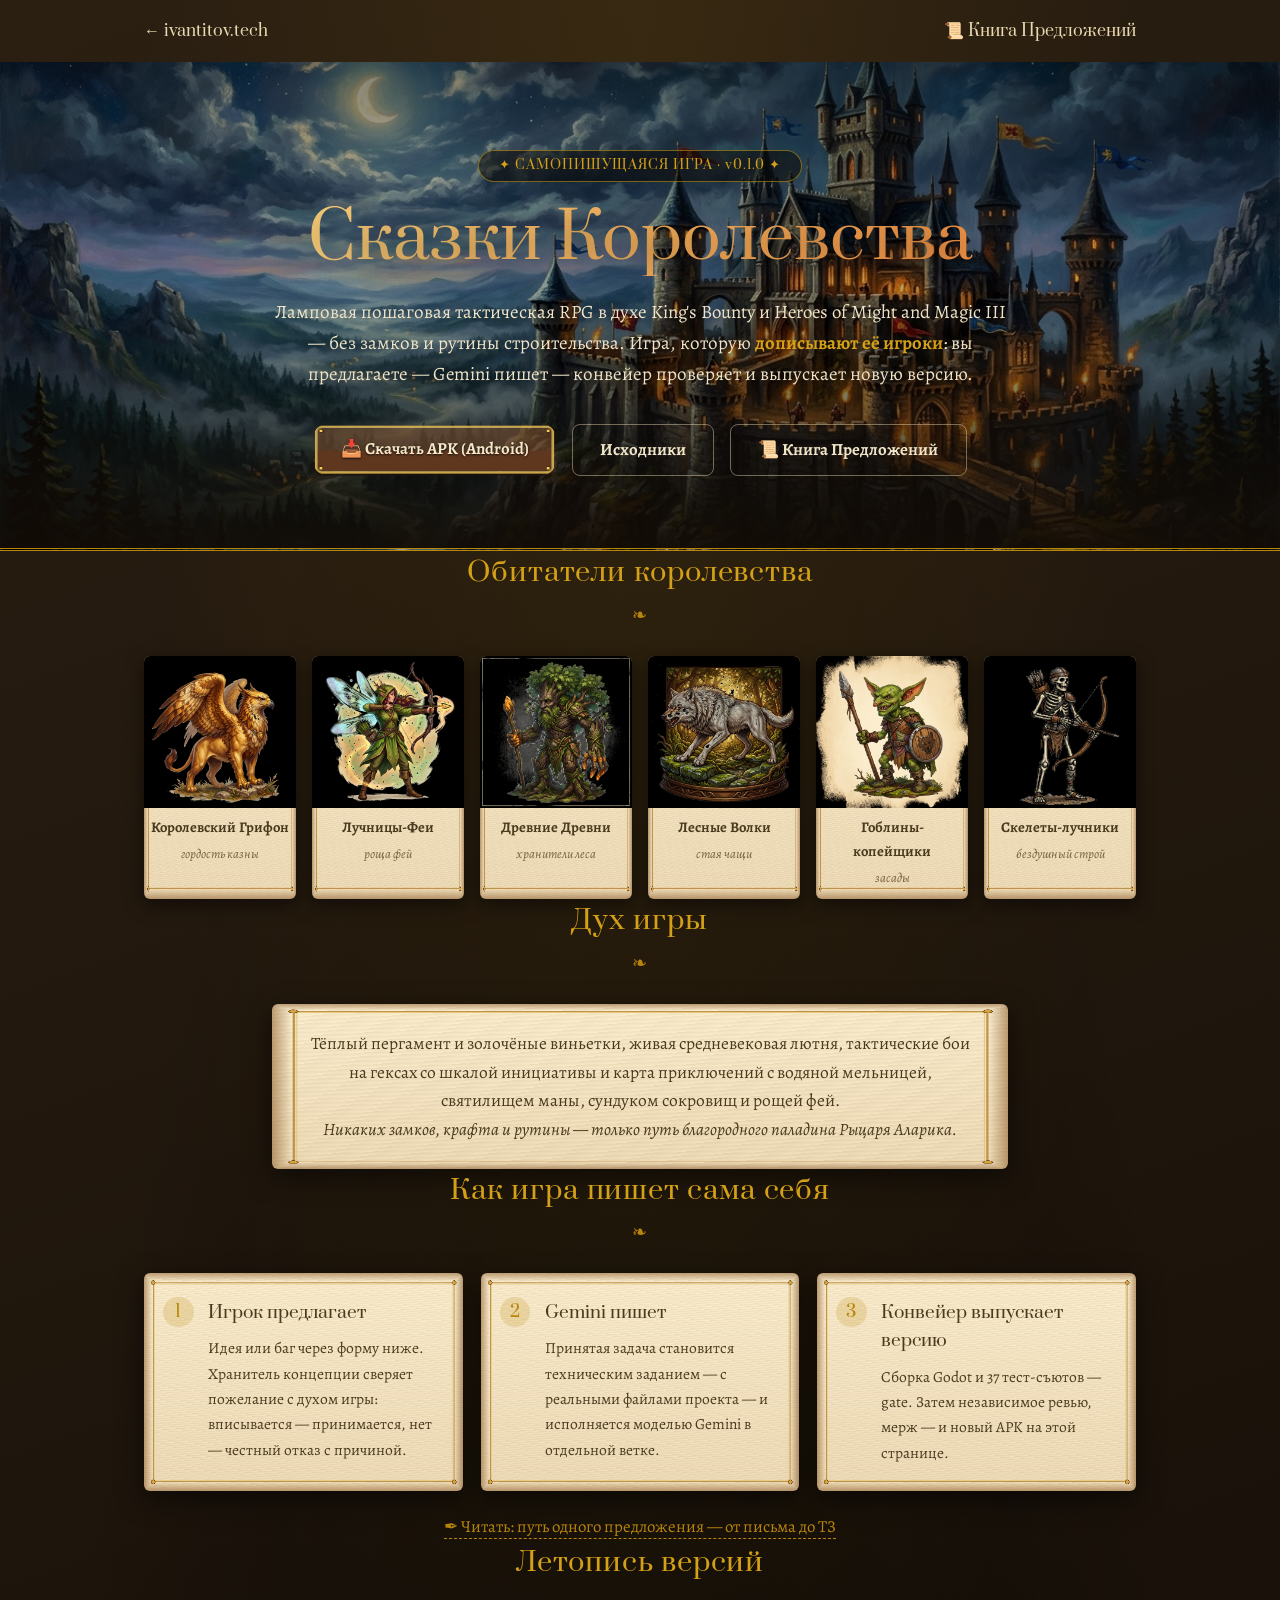
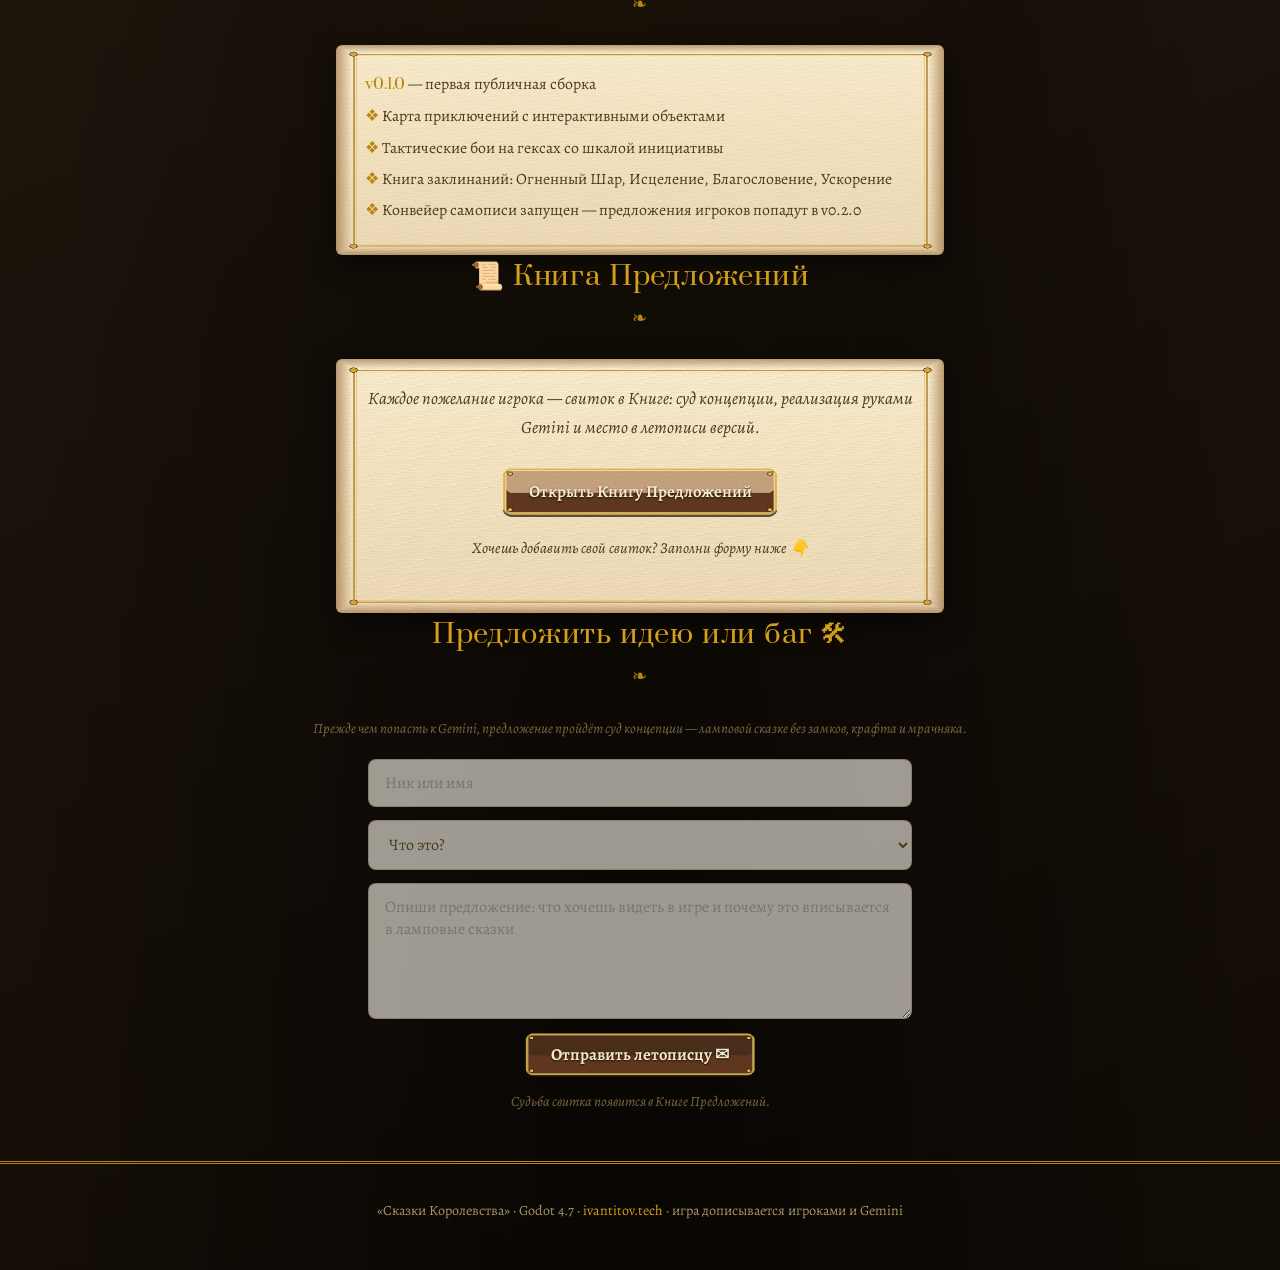
==== kt/index.html @ fc2d87d2 "feat(kt): add Kingdom Tales dashboard, feed, and game page with assets" ====
<!DOCTYPE html>
<html lang="ru">
<head>
  <meta charset="UTF-8">
  <meta name="viewport" content="width=device-width, initial-scale=1.0">
  <title>Сказки Королевства — ламповая пошаговая RPG | ivantitov.tech</title>
  <meta name="description" content="«Сказки Королевства» — самопишущаяся ламповая пошаговая тактическая RPG в духе King's Bounty и HoMM3. Игроки предлагают — Gemini пишет — конвейер проверяет и выпускает версии.">
  <link rel="icon" href="../assets/favicon.svg" type="image/svg+xml">
  <link rel="preconnect" href="https://fonts.googleapis.com">
  <link rel="preconnect" href="https://fonts.gstatic.com" crossorigin>
  <link href="https://fonts.googleapis.com/css2?family=Prata&family=Alegreya:ital,wght@0,400;0,500;0,700;1,400&family=JetBrains+Mono:wght@400;700&display=swap" rel="stylesheet">
  <style>
    :root {
      --ink: #4a3b1f; --ink-soft: #7a6540;
      --gold: #b8860b; --gold-bright: #d4a017;
      --parchment: #f0e4c4;
    }
    * { margin: 0; padding: 0; box-sizing: border-box; }
    body {
      background:
        radial-gradient(ellipse at 50% 0%, rgba(212,160,23,.09), transparent 55%),
        radial-gradient(ellipse at 50% 100%, rgba(0,0,0,.6), transparent 70%),
        linear-gradient(160deg, #2b1f12, #1a120a 60%, #120c06);
      color: var(--ink); font-family: 'Alegreya', Georgia, serif; font-size: 17px;
      line-height: 1.65; overflow-x: hidden;
    }
    .container { max-width: 1040px; margin: 0 auto; padding: 0 1.5rem; }
    nav { padding: 1.1rem 0; position: relative; z-index: 3; }
    nav .container { display: flex; justify-content: space-between; align-items: center; }
    .logo { font-family: 'Prata', serif; text-decoration: none; color: #e8d9b0; font-size: 1rem; }
    .logo:hover { color: var(--gold-bright); }

    .hero {
      position: relative; text-align: center; padding: 5.5rem 0 4.5rem;
      background: url("assets/menu_bg.jpg") center 30% / cover no-repeat;
      border-bottom: 3px double var(--gold);
    }
    .hero::before {
      content: ""; position: absolute; inset: 0;
      background: linear-gradient(180deg, rgba(10,8,4,.5), rgba(10,8,4,.2) 45%, rgba(18,12,6,.96) 100%);
    }
    .hero > * { position: relative; z-index: 2; }
    .hero .badge {
      display: inline-block; font-size: .8rem; letter-spacing: .08em;
      color: var(--gold-bright); border: 1px solid rgba(212,160,23,.55);
      border-radius: 999px; padding: .3rem 1.2rem; margin-bottom: 1.3rem;
      background: rgba(10,8,4,.55); font-family: 'Prata', serif;
    }
    h1 {
      font-family: 'Prata', serif; font-weight: 400;
      font-size: clamp(2.2rem, 7vw, 4rem); line-height: 1.14;
      text-shadow: 0 4px 40px rgba(0,0,0,.85);
      background: linear-gradient(120deg, #ffe08a, #ffb45c 55%, #ff8a3d);
      -webkit-background-clip: text; background-clip: text; color: transparent;
    }
    .tagline {
      color: #efe4c8; text-shadow: 0 2px 18px rgba(0,0,0,.9);
      font-size: 1.18rem; margin: 1.3rem auto 2.1rem; max-width: 46rem;
    }
    .tagline b { color: var(--gold-bright); }
    .cta-row { display: flex; gap: 1rem; justify-content: center; flex-wrap: wrap; }
    .wood-btn {
      display: inline-block; cursor: pointer; text-decoration: none;
      font-family: 'Alegreya', serif; font-size: 1.05rem; font-weight: 700;
      color: #f5e7c8; text-shadow: 0 1px 2px rgba(0,0,0,.8);
      padding: .7rem 1.7rem; border-radius: 8px; border: none;
      background: url("assets/btn_wood_normal.png") center / 100% 100% no-repeat;
      transition: filter .15s, transform .15s;
    }
    .wood-btn:hover { background-image: url("assets/btn_wood_hover.png"); transform: translateY(-2px); }
    .ghost-btn {
      display: inline-block; text-decoration: none; font-weight: 700;
      padding: .7rem 1.7rem; border-radius: 8px;
      border: 1px solid rgba(232,217,176,.45); color: #efe4c8;
      transition: transform .15s, border-color .15s;
    }
    .ghost-btn:hover { transform: translateY(-2px); border-color: var(--gold-bright); }

    section { padding: var(--space, 3.2rem) 0; }
    h2 {
      font-family: 'Prata', serif; font-weight: 400; font-size: 1.7rem;
      text-align: center; color: var(--gold-bright); margin-bottom: 1.6rem;
      letter-spacing: .03em;
    }
    h2::after {
      content: "❧"; display: block; font-size: 1.1rem;
      color: var(--gold); margin-top: .3rem;
    }
    .parchment {
      background: var(--parchment) url("assets/parchment_panel.png") center / 100% 100% no-repeat;
      padding: 1.6rem 1.8rem; border-radius: 6px;
      box-shadow: 0 8px 26px rgba(0,0,0,.55);
    }
    .units { display: grid; grid-template-columns: repeat(auto-fit, minmax(150px, 1fr)); gap: 1rem; }
    .unit {
      text-align: center; text-decoration: none; color: var(--ink);
      background: var(--parchment) url("assets/parchment_panel.png") center / 100% 100% no-repeat;
      border-radius: 6px; overflow: hidden; padding-bottom: .5rem;
      box-shadow: 0 6px 18px rgba(0,0,0,.5); transition: transform .15s;
    }
    .unit:hover { transform: translateY(-3px) rotate(-.4deg); }
    .unit img { width: 100%; aspect-ratio: 1; object-fit: cover; display: block; background: #000; }
    .unit span { display: block; padding: .45rem .4rem 0; font-size: .92rem; font-weight: 700; }
    .unit small { color: var(--ink-soft); font-size: .8rem; font-style: italic; }

    .pipeline { display: grid; grid-template-columns: repeat(auto-fit, minmax(250px, 1fr)); gap: 1.1rem; counter-reset: step; }
    .pipeline .parchment { position: relative; padding-left: 4rem; counter-increment: step; }
    .pipeline .parchment::before {
      content: counter(step); position: absolute; left: 1.2rem; top: 1.5rem;
      width: 1.9rem; height: 1.9rem; border-radius: 50%;
      display: grid; place-items: center;
      background: rgba(184,134,11,.2); color: var(--gold);
      font-family: 'Prata', serif; font-size: 1.05rem;
    }
    .pipeline h3 { font-family: 'Prata', serif; font-weight: 400; font-size: 1.08rem; margin-bottom: .5rem; }
    .pipeline p { font-size: .96rem; }
    .how-link { text-align: center; margin-top: 1.4rem; font-size: 1.05rem; }
    .how-link a { color: var(--gold); text-decoration: none; border-bottom: 1px dashed var(--gold); }
    .how-link a:hover { color: var(--gold-bright); }

    .book-cta { text-align: center; }
    .book-cta p { max-width: 40rem; margin: 0 auto 1.6rem; font-size: 1.08rem; font-style: italic; }

    .changelog { font-size: .98rem; }
    .changelog .ver { font-family: 'Prata', serif; color: var(--gold); }
    .changelog li { list-style: none; margin: .35rem 0; }
    .changelog li::before { content: "❖ "; color: var(--gold); }

    form { display: grid; gap: .8rem; max-width: 34rem; margin: 0 auto; }
    input, textarea, select {
      background: rgba(255,252,240,.6); color: var(--ink);
      border: 1px solid rgba(122,101,64,.5); border-radius: 8px;
      padding: .75rem 1rem; font-family: 'Alegreya', serif; font-size: 1rem;
    }
    input:focus, textarea:focus, select:focus { outline: 1.5px solid var(--gold); }
    .form-note { text-align: center; color: var(--ink-soft); font-size: .88rem; font-style: italic; }
    footer {
      text-align: center; color: #a89565; font-size: .88rem;
      padding: 2.2rem 0 3rem; border-top: 3px double var(--gold); margin-top: 3rem;
    }
    footer a { color: var(--gold-bright); text-decoration: none; }
  </style>
</head>
<body>
  <nav>
    <div class="container">
      <a class="logo" href="/">← ivantitov.tech</a>
      <a class="logo" href="dashboard.html">📜 Книга Предложений</a>
    </div>
  </nav>

  <header class="hero">
    <div class="container">
      <span class="badge">✦ САМОПИШУЩАЯСЯ ИГРА · v0.1.0 ✦</span>
      <h1>Сказки Королевства</h1>
      <p class="tagline">Ламповая пошаговая тактическая RPG в духе King's Bounty и Heroes of Might
        and Magic III — без замков и рутины строительства. Игра, которую <b>дописывают её игроки</b>:
        вы предлагаете — Gemini пишет — конвейер проверяет и выпускает новую версию.</p>
      <div class="cta-row">
        <a class="wood-btn" href="https://github.com/ivanarama/kingdom-tales-rpg/releases/latest"
           target="_blank" rel="noopener">📥 Скачать APK (Android)</a>
        <a class="ghost-btn" href="https://github.com/ivanarama/kingdom-tales-rpg"
           target="_blank" rel="noopener">Исходники</a>
        <a class="ghost-btn" href="dashboard.html">📜 Книга Предложений</a>
      </div>
    </div>
  </header>

  <section class="container">
    <h2>Обитатели королевства</h2>
    <div class="units">
      <a class="unit" href="dashboard.html"><img src="assets/unit_griffin.png" alt="Королевский Грифон"><span>Королевский Грифон</span><small>гордость казны</small></a>
      <a class="unit" href="dashboard.html"><img src="assets/unit_fairy_archer.png" alt="Лучницы-Феи"><span>Лучницы-Феи</span><small>роща фей</small></a>
      <a class="unit" href="dashboard.html"><img src="assets/unit_treant.png" alt="Древние Древни"><span>Древние Древни</span><small>хранители леса</small></a>
      <a class="unit" href="dashboard.html"><img src="assets/unit_wolf.png" alt="Лесные Волки"><span>Лесные Волки</span><small>стая чащи</small></a>
      <a class="unit" href="dashboard.html"><img src="assets/unit_goblin.png" alt="Гоблины-копейщики"><span>Гоблины-копейщики</span><small>засады</small></a>
      <a class="unit" href="dashboard.html"><img src="assets/unit_skeleton_archer.png" alt="Скелеты-лучники"><span>Скелеты-лучники</span><small>бездушный строй</small></a>
    </div>
  </section>

  <section class="container">
    <h2>Дух игры</h2>
    <div class="parchment" style="max-width:46rem;margin:0 auto;text-align:center;font-size:1.08rem;">
      Тёплый пергамент и золочёные виньетки, живая средневековая лютня,
      тактические бои на гексах со шкалой инициативы и карта приключений
      с водяной мельницей, святилищем маны, сундуком сокровищ и рощей фей.
      <br><em>Никаких замков, крафта и рутины — только путь благородного
      паладина Рыцаря Аларика.</em>
    </div>
  </section>

  <section class="container">
    <h2>Как игра пишет сама себя</h2>
    <div class="pipeline">
      <div class="parchment"><h3>Игрок предлагает</h3><p>Идея или баг через форму ниже. Хранитель концепции
        сверяет пожелание с духом игры: вписывается — принимается, нет — честный отказ с причиной.</p></div>
      <div class="parchment"><h3>Gemini пишет</h3><p>Принятая задача становится техническим заданием —
        с реальными файлами проекта — и исполняется моделью Gemini в отдельной ветке.</p></div>
      <div class="parchment"><h3>Конвейер выпускает версию</h3><p>Сборка Godot и 37 тест-съютов — gate.
        Затем независимое ревью, мерж — и новый APK на этой странице.</p></div>
    </div>
    <p class="how-link"><a href="how.html">✒ Читать: путь одного предложения — от письма до ТЗ</a></p>
  </section>

  <section class="container">
    <h2>Летопись версий</h2>
    <div class="changelog parchment" style="max-width:38rem;margin:0 auto;">
      <p><span class="ver">v0.1.0</span> — первая публичная сборка</p>
      <li>Карта приключений с интерактивными объектами</li>
      <li>Тактические бои на гексах со шкалой инициативы</li>
      <li>Книга заклинаний: Огненный Шар, Исцеление, Благословение, Ускорение</li>
      <li>Конвейер самописи запущен — предложения игроков попадут в v0.2.0</li>
    </div>
  </section>

  <section class="container">
    <h2>📜 Книга Предложений</h2>
    <div class="book-cta parchment" style="max-width:38rem;margin:0 auto;">
      <p>Каждое пожелание игрока — свиток в Книге: суд концепции, реализация
         руками Gemini и место в летописи версий.</p>
      <a class="wood-btn" href="dashboard.html">Открыть Книгу Предложений</a>
      <p style="margin-top:1.2rem;font-size:.95rem;">Хочешь добавить свой свиток? Заполни форму ниже 👇</p>
    </div>
  </section>

  <section class="container" id="idea">
    <h2>Предложить идею или баг 🛠</h2>
    <p class="form-note" style="margin-bottom:1.2rem;">Прежде чем попасть к Gemini, предложение пройдёт суд концепции —
      ламповой сказке без замков, крафта и мрачняка.</p>
    <form action="https://formsubmit.co/taskivantitov@mail.ru" method="POST">
      <input type="hidden" name="_subject" value="[KT] Предложение по игре">
      <input type="hidden" name="_template" value="table">
      <input type="text" name="_honey" tabindex="-1" autocomplete="off" style="display:none">
      <input type="text" name="name" placeholder="Ник или имя" required>
      <select name="kind" required>
        <option value="" disabled selected>Что это?</option>
        <option>💡 идея / фича</option>
        <option>🐛 баг</option>
        <option>⚖ баланс</option>
        <option>✨ контент (существо, заклинание, объект)</option>
      </select>
      <textarea name="message" rows="5" placeholder="Опиши предложение: что хочешь видеть в игре и почему это вписывается в ламповые сказки" required></textarea>
      <button class="wood-btn" type="submit" style="justify-self:center;">Отправить летописцу ✉</button>
      <p class="form-note">Судьба свитка появится в Книге Предложений.</p>
    </form>
  </section>

  <footer>
    <p>«Сказки Королевства» · Godot 4.7 · <a href="/">ivantitov.tech</a> ·
       игра дописывается игроками и Gemini</p>
  </footer>
</body>
</html>
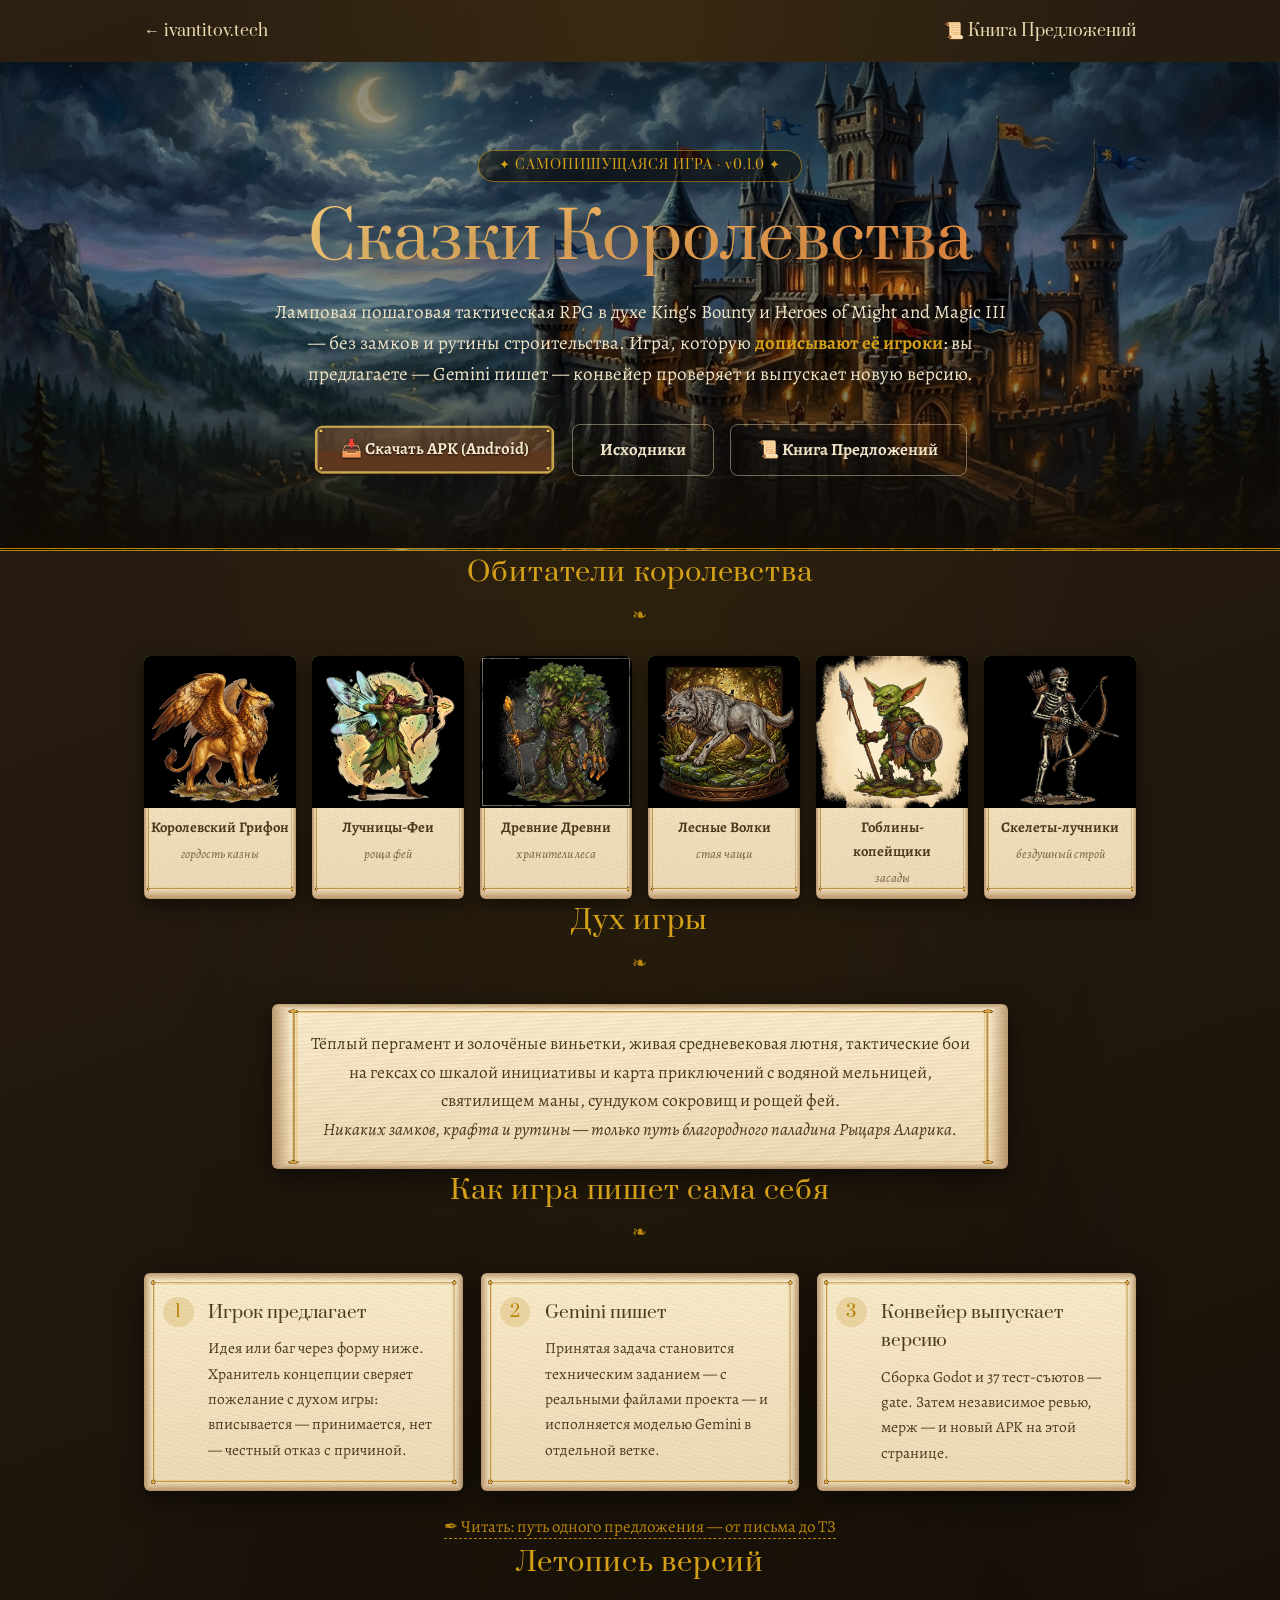
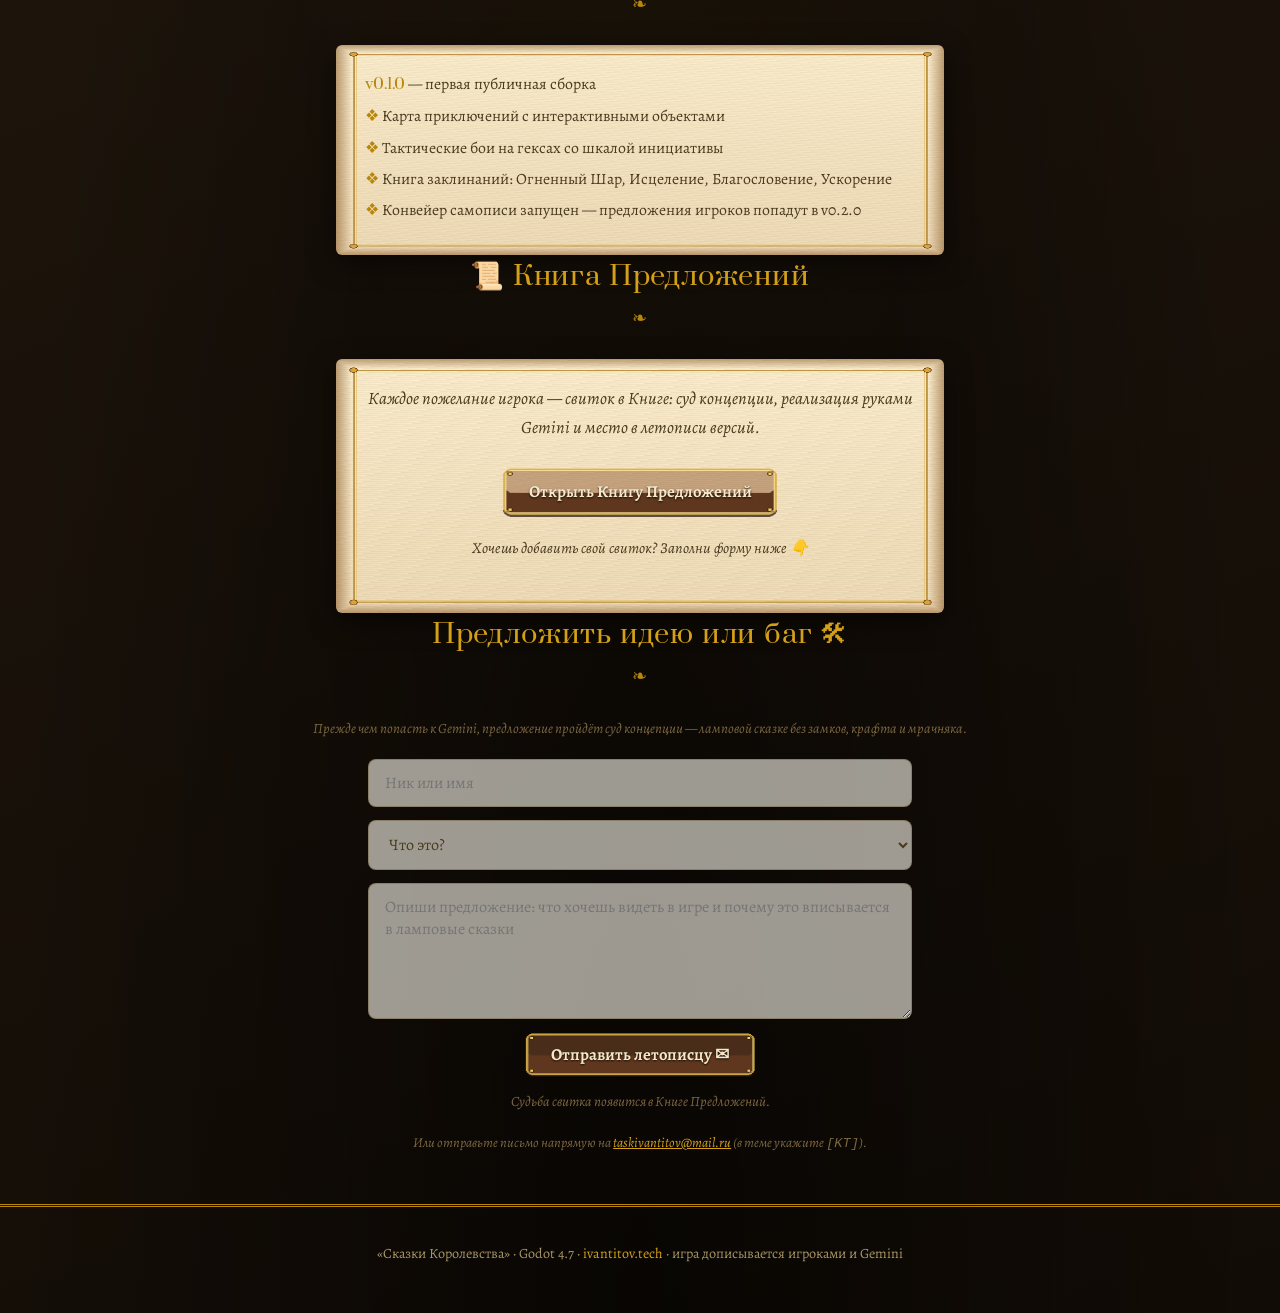
==== commit ab59b218: "fix(kt): add graceful AJAX form handler with mailto and github fallback" ====
--- a/kt/index.html
+++ b/kt/index.html
@@ -242,6 +242,8 @@
       <textarea name="message" rows="5" placeholder="Опиши предложение: что хочешь видеть в игре и почему это вписывается в ламповые сказки" required></textarea>
       <button class="wood-btn" type="submit" style="justify-self:center;">Отправить летописцу ✉</button>
       <p class="form-note">Судьба свитка появится в Книге Предложений.</p>
+      <p class="form-note" style="margin-top:.4rem; font-size:.85rem;">Или отправьте письмо напрямую на <a href="mailto:taskivantitov@mail.ru?subject=[KT]%20Предложение%20по%20игре" style="color:var(--gold-bright); text-decoration:underline;">taskivantitov@mail.ru</a> (в теме укажите <code>[KT]</code>).</p>
+      <div id="formStatus" style="display:none; margin-top:1rem;"></div>
     </form>
   </section>
 
@@ -249,5 +251,78 @@
     <p>«Сказки Королевства» · Godot 4.7 · <a href="/">ivantitov.tech</a> ·
        игра дописывается игроками и Gemini</p>
   </footer>
+
+  <script>
+    const form = document.querySelector('form');
+    if (form) {
+      form.addEventListener('submit', async function(e) {
+        e.preventDefault();
+        const submitBtn = form.querySelector('button[type="submit"]');
+        const origText = submitBtn.textContent;
+        submitBtn.disabled = true;
+        submitBtn.textContent = 'Отправка свитка... ⌛';
+
+        const name = (form.name.value || '').trim();
+        const kind = form.kind.value || 'идея';
+        const msg = (form.message.value || '').trim();
+        const subject = `[KT] ${name}: ${kind}`;
+        const body = `Ник: ${name}\nЧто это: ${kind}\n\nПредложение:\n${msg}`;
+
+        let sent = false;
+        try {
+          const res = await fetch('https://formsubmit.co/ajax/taskivantitov@mail.ru', {
+            method: 'POST',
+            headers: {
+              'Content-Type': 'application/json',
+              'Accept': 'application/json'
+            },
+            body: JSON.stringify({
+              name: name,
+              kind: kind,
+              message: msg,
+              _subject: subject
+            })
+          });
+          if (res.ok) {
+            const data = await res.json();
+            if (data.success === 'true' || data.success === true) {
+              sent = true;
+            }
+          }
+        } catch (err) {
+          sent = false;
+        }
+
+        if (sent) {
+          form.innerHTML = `
+            <div class="parchment" style="text-align:center; padding:2rem 1.2rem;">
+              <h3 style="color:var(--gold-bright); font-family:'Prata',serif; font-size:1.3rem; margin-bottom:.8rem;">📜 Свиток принят летописцем!</h3>
+              <p style="margin-bottom:1.2rem;">Ваше предложение дошло до конвейера. Оно пройдёт суд концепции и появится в <a href="dashboard.html" style="color:var(--gold-bright); font-weight:bold;">Книге Предложений</a>.</p>
+              <a class="wood-btn" href="dashboard.html">Перейти в Книгу Предложений</a>
+            </div>`;
+        } else {
+          submitBtn.disabled = false;
+          submitBtn.textContent = origText;
+          const mailtoUrl = `mailto:taskivantitov@mail.ru?subject=${encodeURIComponent(subject)}&body=${encodeURIComponent(body)}`;
+          const ghUrl = `https://github.com/ivanarama/kingdom-tales-rpg/issues/new?title=${encodeURIComponent(subject)}&body=${encodeURIComponent(body)}`;
+
+          const statusBox = document.getElementById('formStatus');
+          statusBox.style.display = 'block';
+          statusBox.className = 'parchment';
+          statusBox.style.cssText = 'display:block; margin-top:1.2rem; text-align:center; padding:1.4rem; border:1px solid var(--gold); border-radius:8px;';
+          statusBox.innerHTML = `
+            <h4 style="color:#d9534f; margin-bottom:.5rem; font-family:'Prata',serif;">Почтовый голубь временно задерживается</h4>
+            <p style="font-size:.95rem; margin-bottom:1rem;">Сервис приёма веб-форм сейчас недоступен, но ваше обращение бережно сохранено! Отправьте его в один клик:</p>
+            <div style="display:flex; gap:.8rem; justify-content:center; flex-wrap:wrap; margin-bottom:1rem;">
+              <a class="wood-btn" href="${mailtoUrl}">✉ Отправить через почту</a>
+              <a class="ghost-btn" href="${ghUrl}" target="_blank" rel="noopener" style="color:var(--gold-bright); border-color:var(--gold);">🐙 Создать GitHub Issue</a>
+            </div>
+            <p style="font-size:.85rem; color:var(--ink-soft);">Или отправьте вручную на <b>taskivantitov@mail.ru</b> (в теме письма укажите <code>[KT]</code>).</p>
+          `;
+          window.location.href = mailtoUrl;
+        }
+      });
+    }
+  </script>
 </body>
 </html>
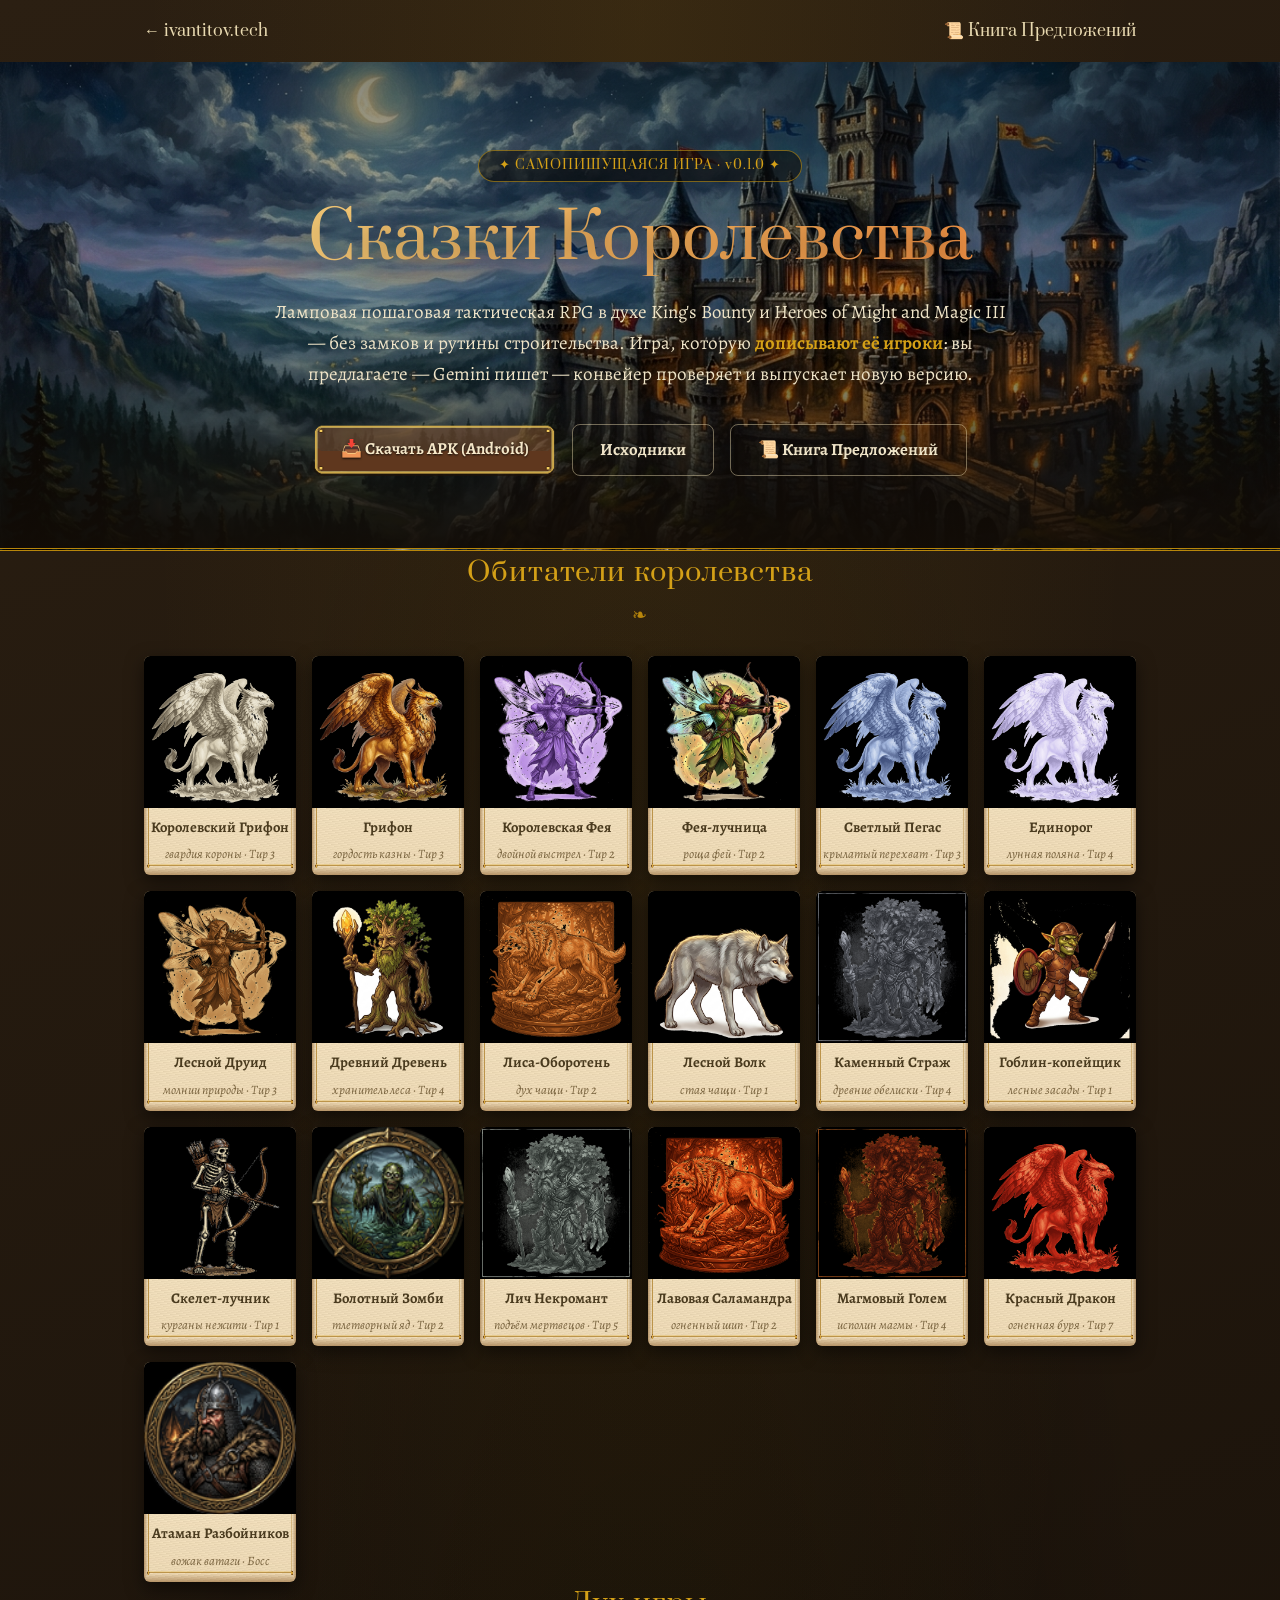
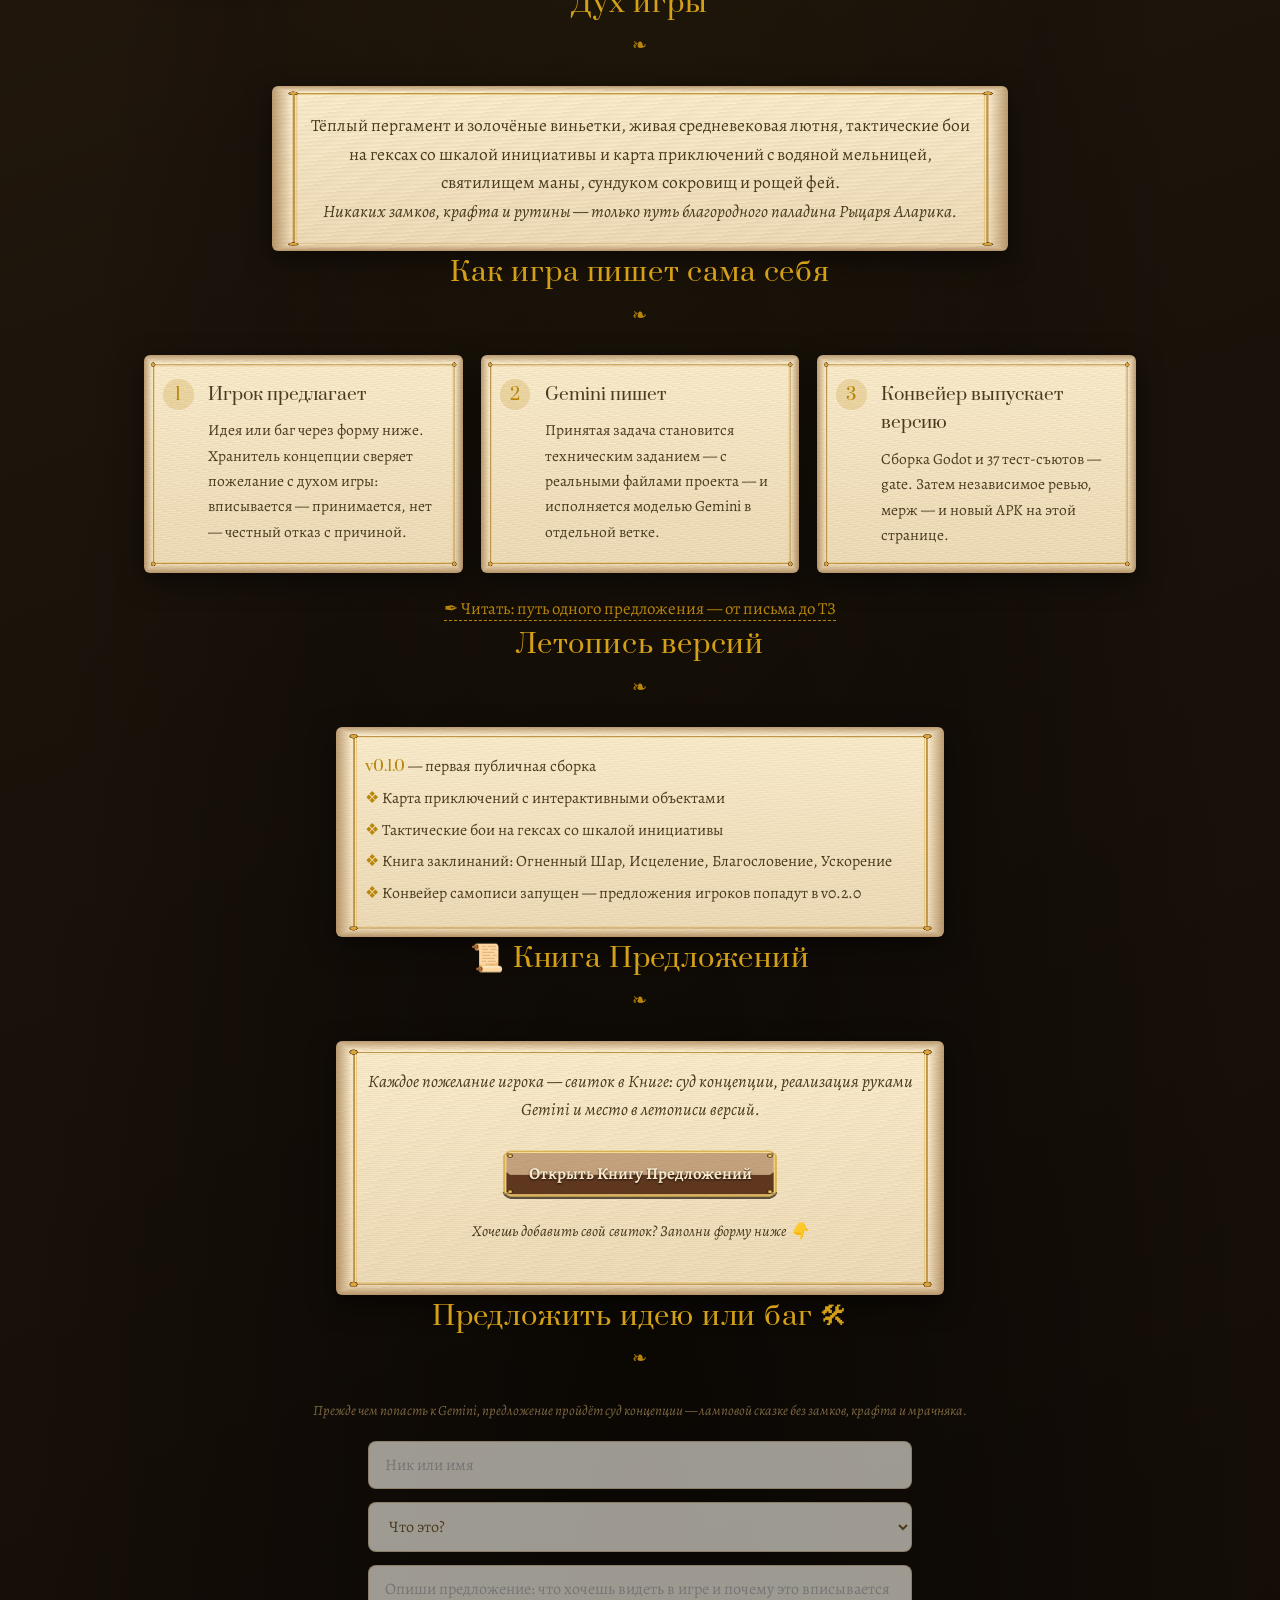
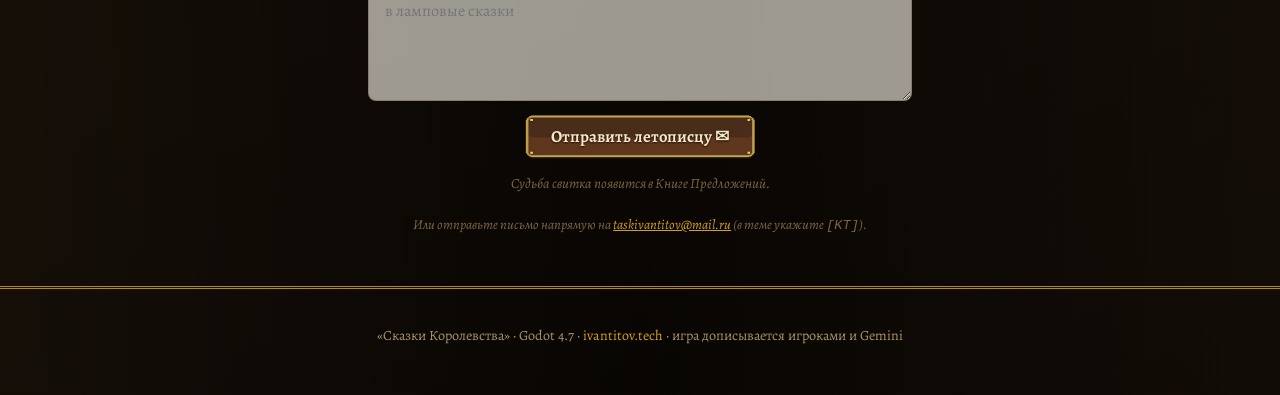
==== commit 836b5809: "fix(kt): replace formsubmit with native api/kt/suggest and show all 19 creatures" ====
--- a/kt/index.html
+++ b/kt/index.html
@@ -169,12 +169,25 @@
   <section class="container">
     <h2>Обитатели королевства</h2>
     <div class="units">
-      <a class="unit" href="dashboard.html"><img src="assets/unit_griffin.png" alt="Королевский Грифон"><span>Королевский Грифон</span><small>гордость казны</small></a>
-      <a class="unit" href="dashboard.html"><img src="assets/unit_fairy_archer.png" alt="Лучницы-Феи"><span>Лучницы-Феи</span><small>роща фей</small></a>
-      <a class="unit" href="dashboard.html"><img src="assets/unit_treant.png" alt="Древние Древни"><span>Древние Древни</span><small>хранители леса</small></a>
-      <a class="unit" href="dashboard.html"><img src="assets/unit_wolf.png" alt="Лесные Волки"><span>Лесные Волки</span><small>стая чащи</small></a>
-      <a class="unit" href="dashboard.html"><img src="assets/unit_goblin.png" alt="Гоблины-копейщики"><span>Гоблины-копейщики</span><small>засады</small></a>
-      <a class="unit" href="dashboard.html"><img src="assets/unit_skeleton_archer.png" alt="Скелеты-лучники"><span>Скелеты-лучники</span><small>бездушный строй</small></a>
+      <a class="unit" href="dashboard.html"><img src="assets/unit_royal_griffin.png" alt="Королевский Грифон"><span>Королевский Грифон</span><small>гвардия короны · Тир 3</small></a>
+      <a class="unit" href="dashboard.html"><img src="assets/unit_griffin.png" alt="Грифон"><span>Грифон</span><small>гордость казны · Тир 3</small></a>
+      <a class="unit" href="dashboard.html"><img src="assets/unit_royal_fairy.png" alt="Королевская Фея"><span>Королевская Фея</span><small>двойной выстрел · Тир 2</small></a>
+      <a class="unit" href="dashboard.html"><img src="assets/unit_fairy_archer.png" alt="Феи-лучницы"><span>Фея-лучница</span><small>роща фей · Тир 2</small></a>
+      <a class="unit" href="dashboard.html"><img src="assets/unit_pegasus.png" alt="Светлые Пегасы"><span>Светлый Пегас</span><small>крылатый перехват · Тир 3</small></a>
+      <a class="unit" href="dashboard.html"><img src="assets/unit_unicorn.png" alt="Единороги"><span>Единорог</span><small>лунная поляна · Тир 4</small></a>
+      <a class="unit" href="dashboard.html"><img src="assets/unit_druid.png" alt="Лесные Друиды"><span>Лесной Друид</span><small>молнии природы · Тир 3</small></a>
+      <a class="unit" href="dashboard.html"><img src="assets/unit_treant.png" alt="Древни"><span>Древний Древень</span><small>хранитель леса · Тир 4</small></a>
+      <a class="unit" href="dashboard.html"><img src="assets/unit_fox_shifter.png" alt="Лисы-Оборотни"><span>Лиса-Оборотень</span><small>дух чащи · Тир 2</small></a>
+      <a class="unit" href="dashboard.html"><img src="assets/unit_wolf.png" alt="Лесные Волки"><span>Лесной Волк</span><small>стая чащи · Тир 1</small></a>
+      <a class="unit" href="dashboard.html"><img src="assets/unit_stone_guardian.png" alt="Каменные Стражи"><span>Каменный Страж</span><small>древние обелиски · Тир 4</small></a>
+      <a class="unit" href="dashboard.html"><img src="assets/unit_goblin.png" alt="Гоблины"><span>Гоблин-копейщик</span><small>лесные засады · Тир 1</small></a>
+      <a class="unit" href="dashboard.html"><img src="assets/unit_skeleton_archer.png" alt="Скелеты-лучники"><span>Скелет-лучник</span><small>курганы нежити · Тир 1</small></a>
+      <a class="unit" href="dashboard.html"><img src="assets/medallion_swamp_zombie.png" alt="Болотные Зомби"><span>Болотный Зомби</span><small>тлетворный яд · Тир 2</small></a>
+      <a class="unit" href="dashboard.html"><img src="assets/unit_lich.png" alt="Лич Некромант"><span>Лич Некромант</span><small>подъём мертвецов · Тир 5</small></a>
+      <a class="unit" href="dashboard.html"><img src="assets/unit_lava_salamander.png" alt="Лавовые саламандры"><span>Лавовая Саламандра</span><small>огненный шип · Тир 2</small></a>
+      <a class="unit" href="dashboard.html"><img src="assets/unit_magma_golem.png" alt="Магмовые големы"><span>Магмовый Голем</span><small>исполин магмы · Тир 4</small></a>
+      <a class="unit" href="dashboard.html"><img src="assets/unit_red_dragon.png" alt="Красный Дракон"><span>Красный Дракон</span><small>огненная буря · Тир 7</small></a>
+      <a class="unit" href="dashboard.html"><img src="assets/medallion_bandit_chief.png" alt="Атаман Разбойников"><span>Атаман Разбойников</span><small>вожак ватаги · Босс</small></a>
     </div>
   </section>
 
@@ -227,9 +240,7 @@
     <h2>Предложить идею или баг 🛠</h2>
     <p class="form-note" style="margin-bottom:1.2rem;">Прежде чем попасть к Gemini, предложение пройдёт суд концепции —
       ламповой сказке без замков, крафта и мрачняка.</p>
-    <form action="https://formsubmit.co/taskivantitov@mail.ru" method="POST">
-      <input type="hidden" name="_subject" value="[KT] Предложение по игре">
-      <input type="hidden" name="_template" value="table">
+    <form id="suggestForm" action="/api/kt/suggest" method="POST">
       <input type="text" name="_honey" tabindex="-1" autocomplete="off" style="display:none">
       <input type="text" name="name" placeholder="Ник или имя" required>
       <select name="kind" required>
@@ -253,7 +264,7 @@
   </footer>
 
   <script>
-    const form = document.querySelector('form');
+    const form = document.getElementById('suggestForm') || document.querySelector('form');
     if (form) {
       form.addEventListener('submit', async function(e) {
         e.preventDefault();
@@ -265,12 +276,13 @@
         const name = (form.name.value || '').trim();
         const kind = form.kind.value || 'идея';
         const msg = (form.message.value || '').trim();
+        const honey = (form._honey ? form._honey.value : '').trim();
         const subject = `[KT] ${name}: ${kind}`;
         const body = `Ник: ${name}\nЧто это: ${kind}\n\nПредложение:\n${msg}`;
 
         let sent = false;
         try {
-          const res = await fetch('https://formsubmit.co/ajax/taskivantitov@mail.ru', {
+          const res = await fetch('/api/kt/suggest', {
             method: 'POST',
             headers: {
               'Content-Type': 'application/json',
@@ -280,12 +292,12 @@
               name: name,
               kind: kind,
               message: msg,
-              _subject: subject
+              _honey: honey
             })
           });
           if (res.ok) {
             const data = await res.json();
-            if (data.success === 'true' || data.success === true) {
+            if (data.success === true || data.success === 'true') {
               sent = true;
             }
           }
@@ -295,9 +307,9 @@
 
         if (sent) {
           form.innerHTML = `
-            <div class="parchment" style="text-align:center; padding:2rem 1.2rem;">
-              <h3 style="color:var(--gold-bright); font-family:'Prata',serif; font-size:1.3rem; margin-bottom:.8rem;">📜 Свиток принят летописцем!</h3>
-              <p style="margin-bottom:1.2rem;">Ваше предложение дошло до конвейера. Оно пройдёт суд концепции и появится в <a href="dashboard.html" style="color:var(--gold-bright); font-weight:bold;">Книге Предложений</a>.</p>
+            <div class="parchment" style="text-align:center; padding:2.5rem 1.4rem; border:2px solid var(--gold); border-radius:8px;">
+              <h3 style="color:var(--gold-bright); font-family:'Prata',serif; font-size:1.4rem; margin-bottom:.8rem;">📜 Свиток принят летописцем!</h3>
+              <p style="margin-bottom:1.4rem; font-size:1.05rem;">Ваше предложение бережно передано конвейеру. В течение нескольких минут оно пройдёт суд концепции и появится в <a href="dashboard.html" style="color:var(--gold-bright); font-weight:bold; text-decoration:underline;">Книге Предложений</a>.</p>
               <a class="wood-btn" href="dashboard.html">Перейти в Книгу Предложений</a>
             </div>`;
         } else {
@@ -309,17 +321,16 @@
           const statusBox = document.getElementById('formStatus');
           statusBox.style.display = 'block';
           statusBox.className = 'parchment';
-          statusBox.style.cssText = 'display:block; margin-top:1.2rem; text-align:center; padding:1.4rem; border:1px solid var(--gold); border-radius:8px;';
+          statusBox.style.cssText = 'display:block; margin-top:1.2rem; text-align:center; padding:1.4rem; border:1px solid #d9534f; border-radius:8px;';
           statusBox.innerHTML = `
             <h4 style="color:#d9534f; margin-bottom:.5rem; font-family:'Prata',serif;">Почтовый голубь временно задерживается</h4>
-            <p style="font-size:.95rem; margin-bottom:1rem;">Сервис приёма веб-форм сейчас недоступен, но ваше обращение бережно сохранено! Отправьте его в один клик:</p>
+            <p style="font-size:.95rem; margin-bottom:1rem;">Прямая отправка сейчас недоступна, но ваше обращение сохранено! Отправьте его в один клик:</p>
             <div style="display:flex; gap:.8rem; justify-content:center; flex-wrap:wrap; margin-bottom:1rem;">
               <a class="wood-btn" href="${mailtoUrl}">✉ Отправить через почту</a>
               <a class="ghost-btn" href="${ghUrl}" target="_blank" rel="noopener" style="color:var(--gold-bright); border-color:var(--gold);">🐙 Создать GitHub Issue</a>
             </div>
-            <p style="font-size:.85rem; color:var(--ink-soft);">Или отправьте вручную на <b>taskivantitov@mail.ru</b> (в теме письма укажите <code>[KT]</code>).</p>
+            <p style="font-size:.85rem; color:var(--ink-soft);">Или отправьте письмо на <b>taskivantitov@mail.ru</b> (в теме укажите <code>[KT]</code>).</p>
           `;
-          window.location.href = mailtoUrl;
         }
       });
     }
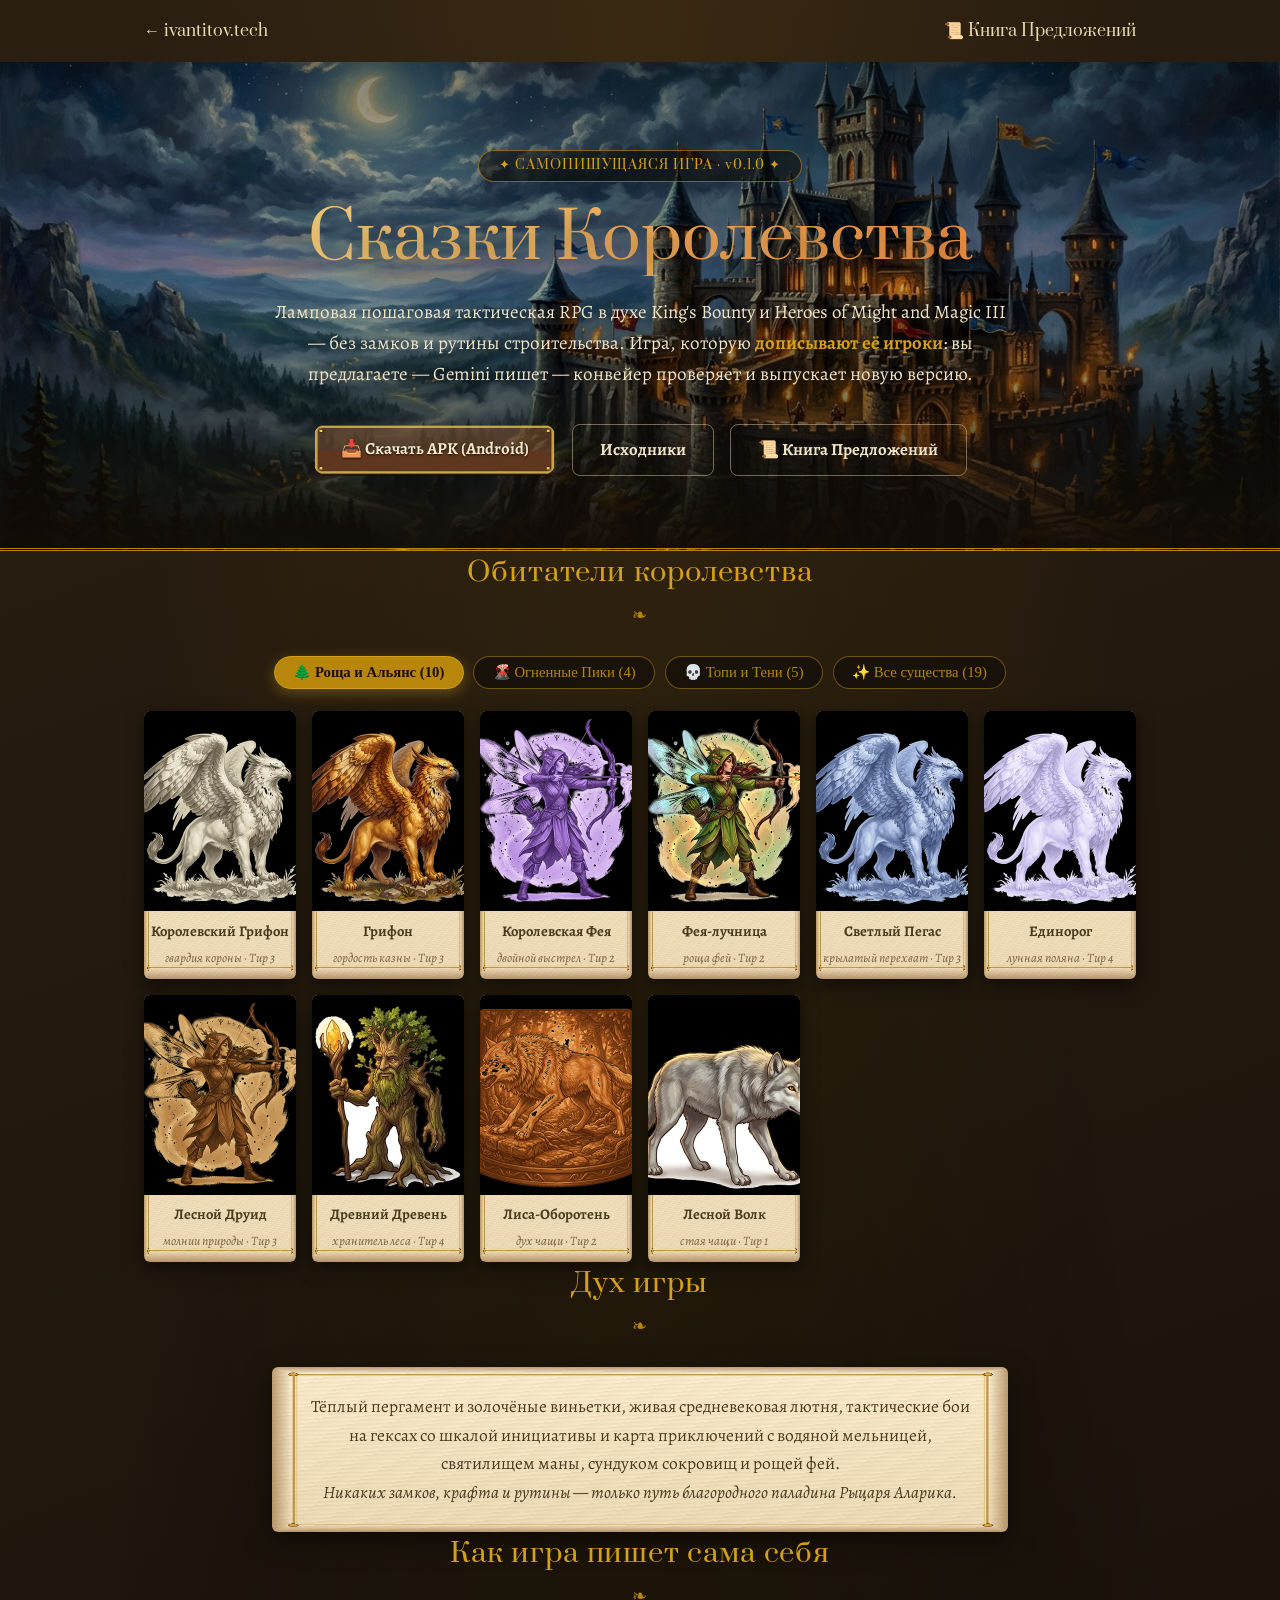
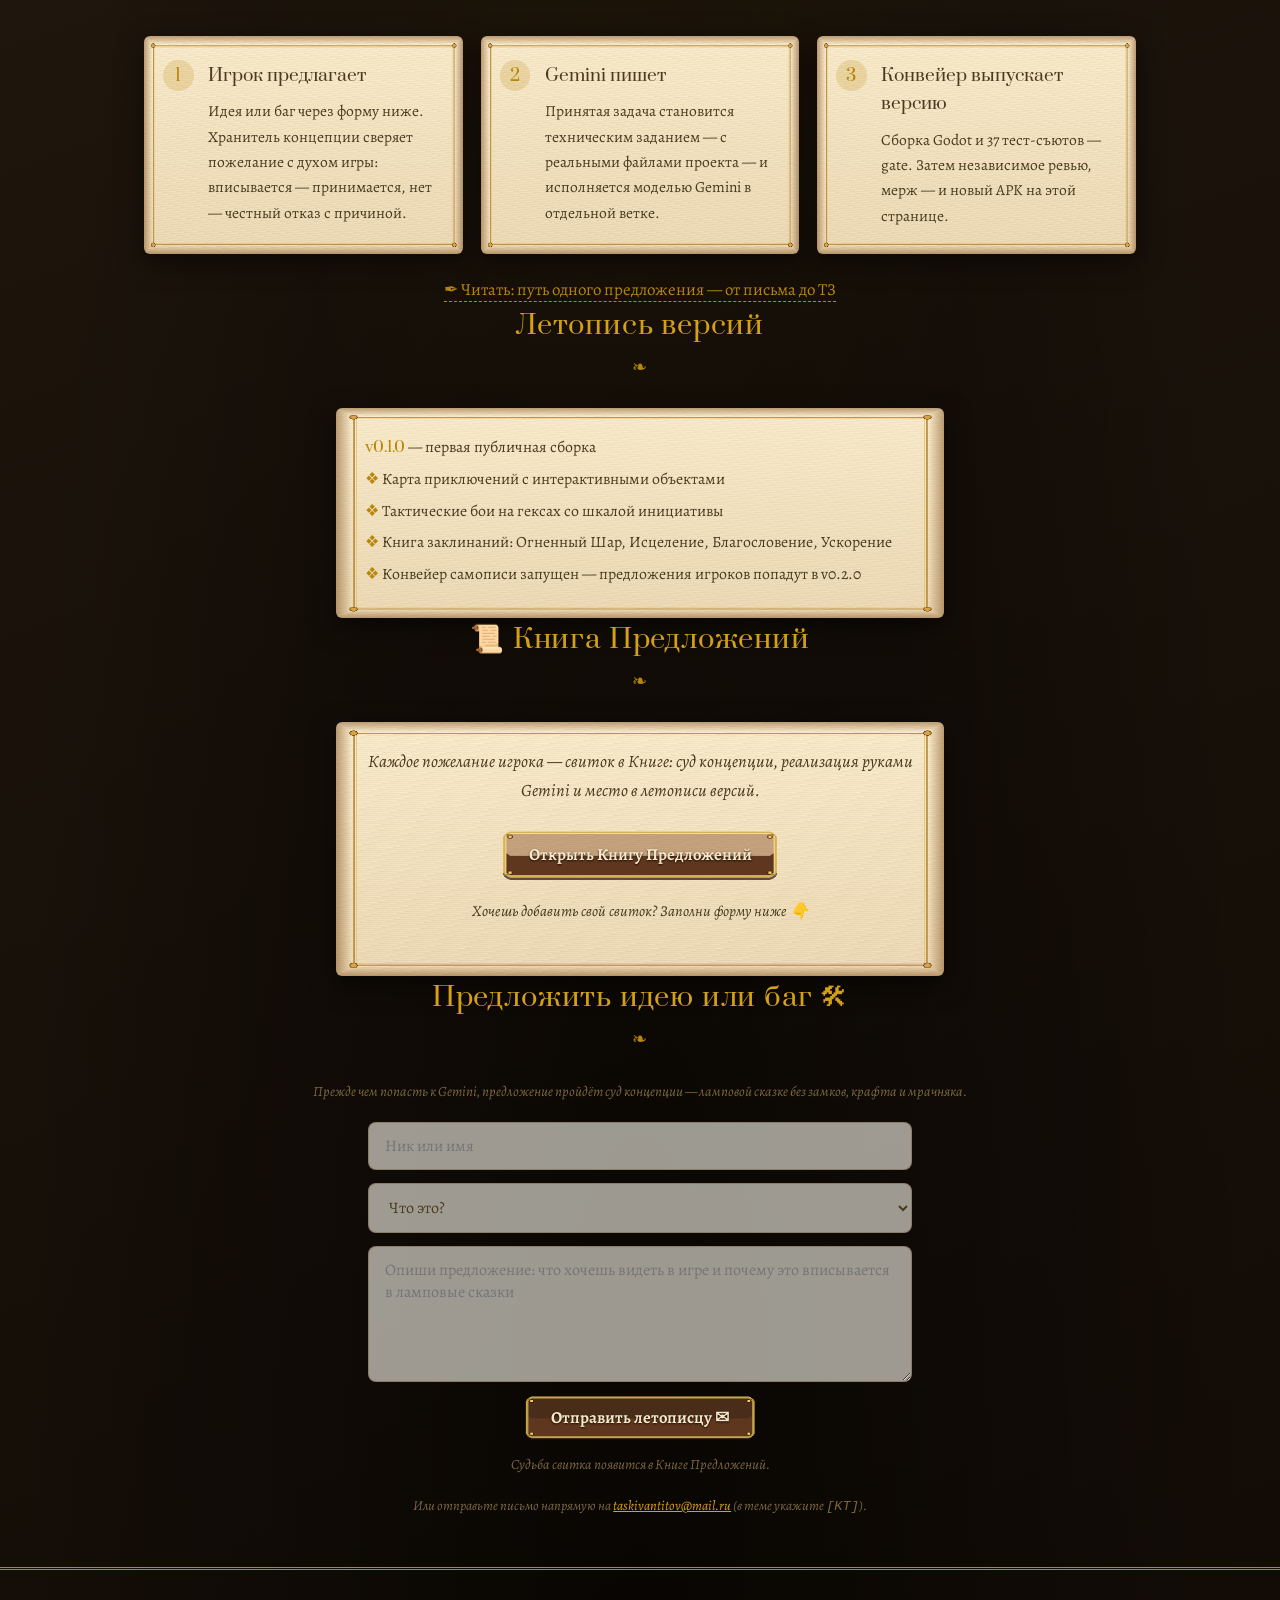
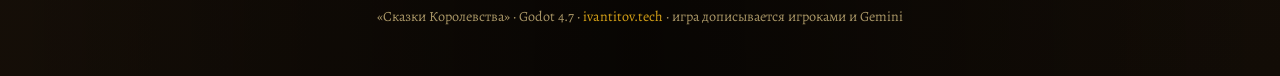
==== commit 53c7eb30: "perf(kt): convert 19 creature artworks to WebP and add interactive biome tabs" ====
--- a/kt/index.html
+++ b/kt/index.html
@@ -91,17 +91,35 @@
       padding: 1.6rem 1.8rem; border-radius: 6px;
       box-shadow: 0 8px 26px rgba(0,0,0,.55);
     }
+    .biome-tabs {
+      display: flex; flex-wrap: wrap; gap: .6rem; justify-content: center; margin-bottom: 1.4rem;
+    }
+    .biome-tab {
+      background: rgba(20, 15, 10, 0.75); color: var(--gold);
+      border: 1px solid rgba(218, 165, 32, 0.45); border-radius: 20px;
+      padding: .42rem 1.15rem; font-family: 'PT Serif', serif; font-size: .92rem;
+      cursor: pointer; transition: all .18s ease; user-select: none;
+    }
+    .biome-tab:hover {
+      border-color: var(--gold-bright); color: var(--gold-bright);
+      background: rgba(218, 165, 32, 0.18); transform: translateY(-1px);
+    }
+    .biome-tab.active {
+      background: var(--gold); color: #1a0f05; font-weight: 700;
+      border-color: var(--gold-bright); box-shadow: 0 4px 14px rgba(218, 165, 32, 0.35);
+    }
     .units { display: grid; grid-template-columns: repeat(auto-fit, minmax(150px, 1fr)); gap: 1rem; }
     .unit {
       text-align: center; text-decoration: none; color: var(--ink);
       background: var(--parchment) url("assets/parchment_panel.png") center / 100% 100% no-repeat;
       border-radius: 6px; overflow: hidden; padding-bottom: .5rem;
-      box-shadow: 0 6px 18px rgba(0,0,0,.5); transition: transform .15s;
+      box-shadow: 0 6px 18px rgba(0,0,0,.5); transition: transform .15s, opacity .2s;
     }
     .unit:hover { transform: translateY(-3px) rotate(-.4deg); }
     .unit img { width: 100%; aspect-ratio: 1; object-fit: cover; display: block; background: #000; }
     .unit span { display: block; padding: .45rem .4rem 0; font-size: .92rem; font-weight: 700; }
     .unit small { color: var(--ink-soft); font-size: .8rem; font-style: italic; }
+    .unit.hidden { display: none; }
 
     .pipeline { display: grid; grid-template-columns: repeat(auto-fit, minmax(250px, 1fr)); gap: 1.1rem; counter-reset: step; }
     .pipeline .parchment { position: relative; padding-left: 4rem; counter-increment: step; }
@@ -166,28 +184,39 @@
     </div>
   </header>
 
-  <section class="container">
+  <section class="container" id="bestiary">
     <h2>Обитатели королевства</h2>
+    <div class="biome-tabs">
+      <button class="biome-tab active" data-filter="grove" type="button">🌲 Роща и Альянс (10)</button>
+      <button class="biome-tab" data-filter="peaks" type="button">🌋 Огненные Пики (4)</button>
+      <button class="biome-tab" data-filter="swamp" type="button">💀 Топи и Тени (5)</button>
+      <button class="biome-tab" data-filter="all" type="button">✨ Все существа (19)</button>
+    </div>
     <div class="units">
-      <a class="unit" href="dashboard.html"><img src="assets/unit_royal_griffin.png" alt="Королевский Грифон"><span>Королевский Грифон</span><small>гвардия короны · Тир 3</small></a>
-      <a class="unit" href="dashboard.html"><img src="assets/unit_griffin.png" alt="Грифон"><span>Грифон</span><small>гордость казны · Тир 3</small></a>
-      <a class="unit" href="dashboard.html"><img src="assets/unit_royal_fairy.png" alt="Королевская Фея"><span>Королевская Фея</span><small>двойной выстрел · Тир 2</small></a>
-      <a class="unit" href="dashboard.html"><img src="assets/unit_fairy_archer.png" alt="Феи-лучницы"><span>Фея-лучница</span><small>роща фей · Тир 2</small></a>
-      <a class="unit" href="dashboard.html"><img src="assets/unit_pegasus.png" alt="Светлые Пегасы"><span>Светлый Пегас</span><small>крылатый перехват · Тир 3</small></a>
-      <a class="unit" href="dashboard.html"><img src="assets/unit_unicorn.png" alt="Единороги"><span>Единорог</span><small>лунная поляна · Тир 4</small></a>
-      <a class="unit" href="dashboard.html"><img src="assets/unit_druid.png" alt="Лесные Друиды"><span>Лесной Друид</span><small>молнии природы · Тир 3</small></a>
-      <a class="unit" href="dashboard.html"><img src="assets/unit_treant.png" alt="Древни"><span>Древний Древень</span><small>хранитель леса · Тир 4</small></a>
-      <a class="unit" href="dashboard.html"><img src="assets/unit_fox_shifter.png" alt="Лисы-Оборотни"><span>Лиса-Оборотень</span><small>дух чащи · Тир 2</small></a>
-      <a class="unit" href="dashboard.html"><img src="assets/unit_wolf.png" alt="Лесные Волки"><span>Лесной Волк</span><small>стая чащи · Тир 1</small></a>
-      <a class="unit" href="dashboard.html"><img src="assets/unit_stone_guardian.png" alt="Каменные Стражи"><span>Каменный Страж</span><small>древние обелиски · Тир 4</small></a>
-      <a class="unit" href="dashboard.html"><img src="assets/unit_goblin.png" alt="Гоблины"><span>Гоблин-копейщик</span><small>лесные засады · Тир 1</small></a>
-      <a class="unit" href="dashboard.html"><img src="assets/unit_skeleton_archer.png" alt="Скелеты-лучники"><span>Скелет-лучник</span><small>курганы нежити · Тир 1</small></a>
-      <a class="unit" href="dashboard.html"><img src="assets/medallion_swamp_zombie.png" alt="Болотные Зомби"><span>Болотный Зомби</span><small>тлетворный яд · Тир 2</small></a>
-      <a class="unit" href="dashboard.html"><img src="assets/unit_lich.png" alt="Лич Некромант"><span>Лич Некромант</span><small>подъём мертвецов · Тир 5</small></a>
-      <a class="unit" href="dashboard.html"><img src="assets/unit_lava_salamander.png" alt="Лавовые саламандры"><span>Лавовая Саламандра</span><small>огненный шип · Тир 2</small></a>
-      <a class="unit" href="dashboard.html"><img src="assets/unit_magma_golem.png" alt="Магмовые големы"><span>Магмовый Голем</span><small>исполин магмы · Тир 4</small></a>
-      <a class="unit" href="dashboard.html"><img src="assets/unit_red_dragon.png" alt="Красный Дракон"><span>Красный Дракон</span><small>огненная буря · Тир 7</small></a>
-      <a class="unit" href="dashboard.html"><img src="assets/medallion_bandit_chief.png" alt="Атаман Разбойников"><span>Атаман Разбойников</span><small>вожак ватаги · Босс</small></a>
+      <!-- 🌲 Роща и Альянс -->
+      <a class="unit" data-biome="grove" href="dashboard.html"><img src="assets/unit_royal_griffin.webp" alt="Королевский Грифон" loading="lazy" width="200" height="200"><span>Королевский Грифон</span><small>гвардия короны · Тир 3</small></a>
+      <a class="unit" data-biome="grove" href="dashboard.html"><img src="assets/unit_griffin.webp" alt="Грифон" loading="lazy" width="200" height="200"><span>Грифон</span><small>гордость казны · Тир 3</small></a>
+      <a class="unit" data-biome="grove" href="dashboard.html"><img src="assets/unit_royal_fairy.webp" alt="Королевская Фея" loading="lazy" width="200" height="200"><span>Королевская Фея</span><small>двойной выстрел · Тир 2</small></a>
+      <a class="unit" data-biome="grove" href="dashboard.html"><img src="assets/unit_fairy_archer.webp" alt="Феи-лучницы" loading="lazy" width="200" height="200"><span>Фея-лучница</span><small>роща фей · Тир 2</small></a>
+      <a class="unit" data-biome="grove" href="dashboard.html"><img src="assets/unit_pegasus.webp" alt="Светлые Пегасы" loading="lazy" width="200" height="200"><span>Светлый Пегас</span><small>крылатый перехват · Тир 3</small></a>
+      <a class="unit" data-biome="grove" href="dashboard.html"><img src="assets/unit_unicorn.webp" alt="Единороги" loading="lazy" width="200" height="200"><span>Единорог</span><small>лунная поляна · Тир 4</small></a>
+      <a class="unit" data-biome="grove" href="dashboard.html"><img src="assets/unit_druid.webp" alt="Лесные Друиды" loading="lazy" width="200" height="200"><span>Лесной Друид</span><small>молнии природы · Тир 3</small></a>
+      <a class="unit" data-biome="grove" href="dashboard.html"><img src="assets/unit_treant.webp" alt="Древни" loading="lazy" width="200" height="200"><span>Древний Древень</span><small>хранитель леса · Тир 4</small></a>
+      <a class="unit" data-biome="grove" href="dashboard.html"><img src="assets/unit_fox_shifter.webp" alt="Лисы-Оборотни" loading="lazy" width="200" height="200"><span>Лиса-Оборотень</span><small>дух чащи · Тир 2</small></a>
+      <a class="unit" data-biome="grove" href="dashboard.html"><img src="assets/unit_wolf.webp" alt="Лесные Волки" loading="lazy" width="200" height="200"><span>Лесной Волк</span><small>стая чащи · Тир 1</small></a>
+
+      <!-- 🌋 Огненные Пики -->
+      <a class="unit hidden" data-biome="peaks" href="dashboard.html"><img src="assets/unit_red_dragon.webp" alt="Красный Дракон" loading="lazy" width="200" height="200"><span>Красный Дракон</span><small>огненная буря · Тир 7</small></a>
+      <a class="unit hidden" data-biome="peaks" href="dashboard.html"><img src="assets/unit_magma_golem.webp" alt="Магмовые големы" loading="lazy" width="200" height="200"><span>Магмовый Голем</span><small>исполин магмы · Тир 4</small></a>
+      <a class="unit hidden" data-biome="peaks" href="dashboard.html"><img src="assets/unit_lava_salamander.webp" alt="Лавовые саламандры" loading="lazy" width="200" height="200"><span>Лавовая Саламандра</span><small>огненный шип · Тир 2</small></a>
+      <a class="unit hidden" data-biome="peaks" href="dashboard.html"><img src="assets/unit_stone_guardian.webp" alt="Каменные Стражи" loading="lazy" width="200" height="200"><span>Каменный Страж</span><small>древние обелиски · Тир 4</small></a>
+
+      <!-- 💀 Топи и Тени -->
+      <a class="unit hidden" data-biome="swamp" href="dashboard.html"><img src="assets/unit_lich.webp" alt="Лич Некромант" loading="lazy" width="200" height="200"><span>Лич Некромант</span><small>подъём мертвецов · Тир 5</small></a>
+      <a class="unit hidden" data-biome="swamp" href="dashboard.html"><img src="assets/medallion_swamp_zombie.webp" alt="Болотные Зомби" loading="lazy" width="200" height="200"><span>Болотный Зомби</span><small>тлетворный яд · Тир 2</small></a>
+      <a class="unit hidden" data-biome="swamp" href="dashboard.html"><img src="assets/unit_skeleton_archer.webp" alt="Скелеты-лучники" loading="lazy" width="200" height="200"><span>Скелет-лучник</span><small>курганы нежити · Тир 1</small></a>
+      <a class="unit hidden" data-biome="swamp" href="dashboard.html"><img src="assets/unit_goblin.webp" alt="Гоблины" loading="lazy" width="200" height="200"><span>Гоблин-копейщик</span><small>лесные засады · Тир 1</small></a>
+      <a class="unit hidden" data-biome="swamp" href="dashboard.html"><img src="assets/medallion_bandit_chief.webp" alt="Атаман Разбойников" loading="lazy" width="200" height="200"><span>Атаман Разбойников</span><small>вожак ватаги · Босс</small></a>
     </div>
   </section>
 
@@ -334,6 +363,22 @@
         }
       });
     }
+
+    // Biome filter tabs for creature bestiary
+    document.querySelectorAll('.biome-tab').forEach(tab => {
+      tab.addEventListener('click', () => {
+        document.querySelectorAll('.biome-tab').forEach(t => t.classList.remove('active'));
+        tab.classList.add('active');
+        const filter = tab.dataset.filter;
+        document.querySelectorAll('.unit').forEach(unit => {
+          if (filter === 'all' || unit.dataset.biome === filter) {
+            unit.classList.remove('hidden');
+          } else {
+            unit.classList.add('hidden');
+          }
+        });
+      });
+    });
   </script>
 </body>
 </html>
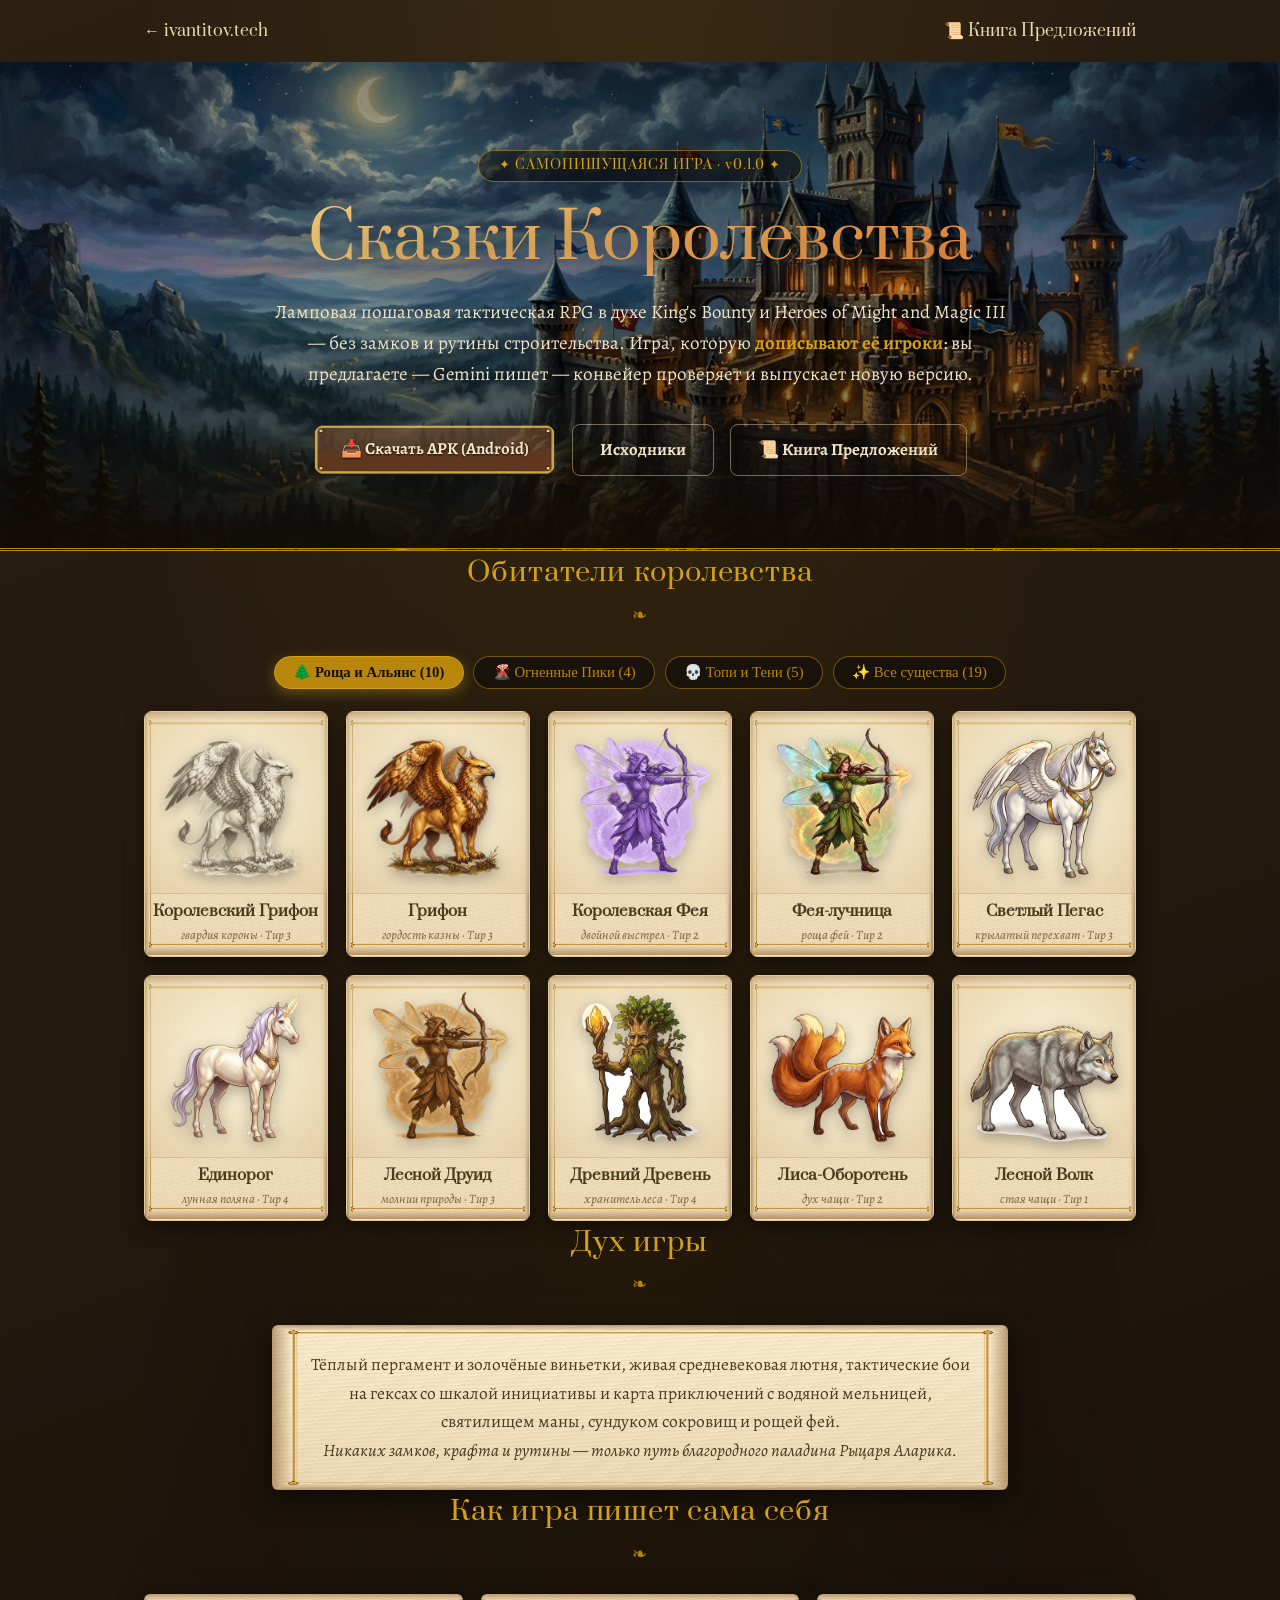
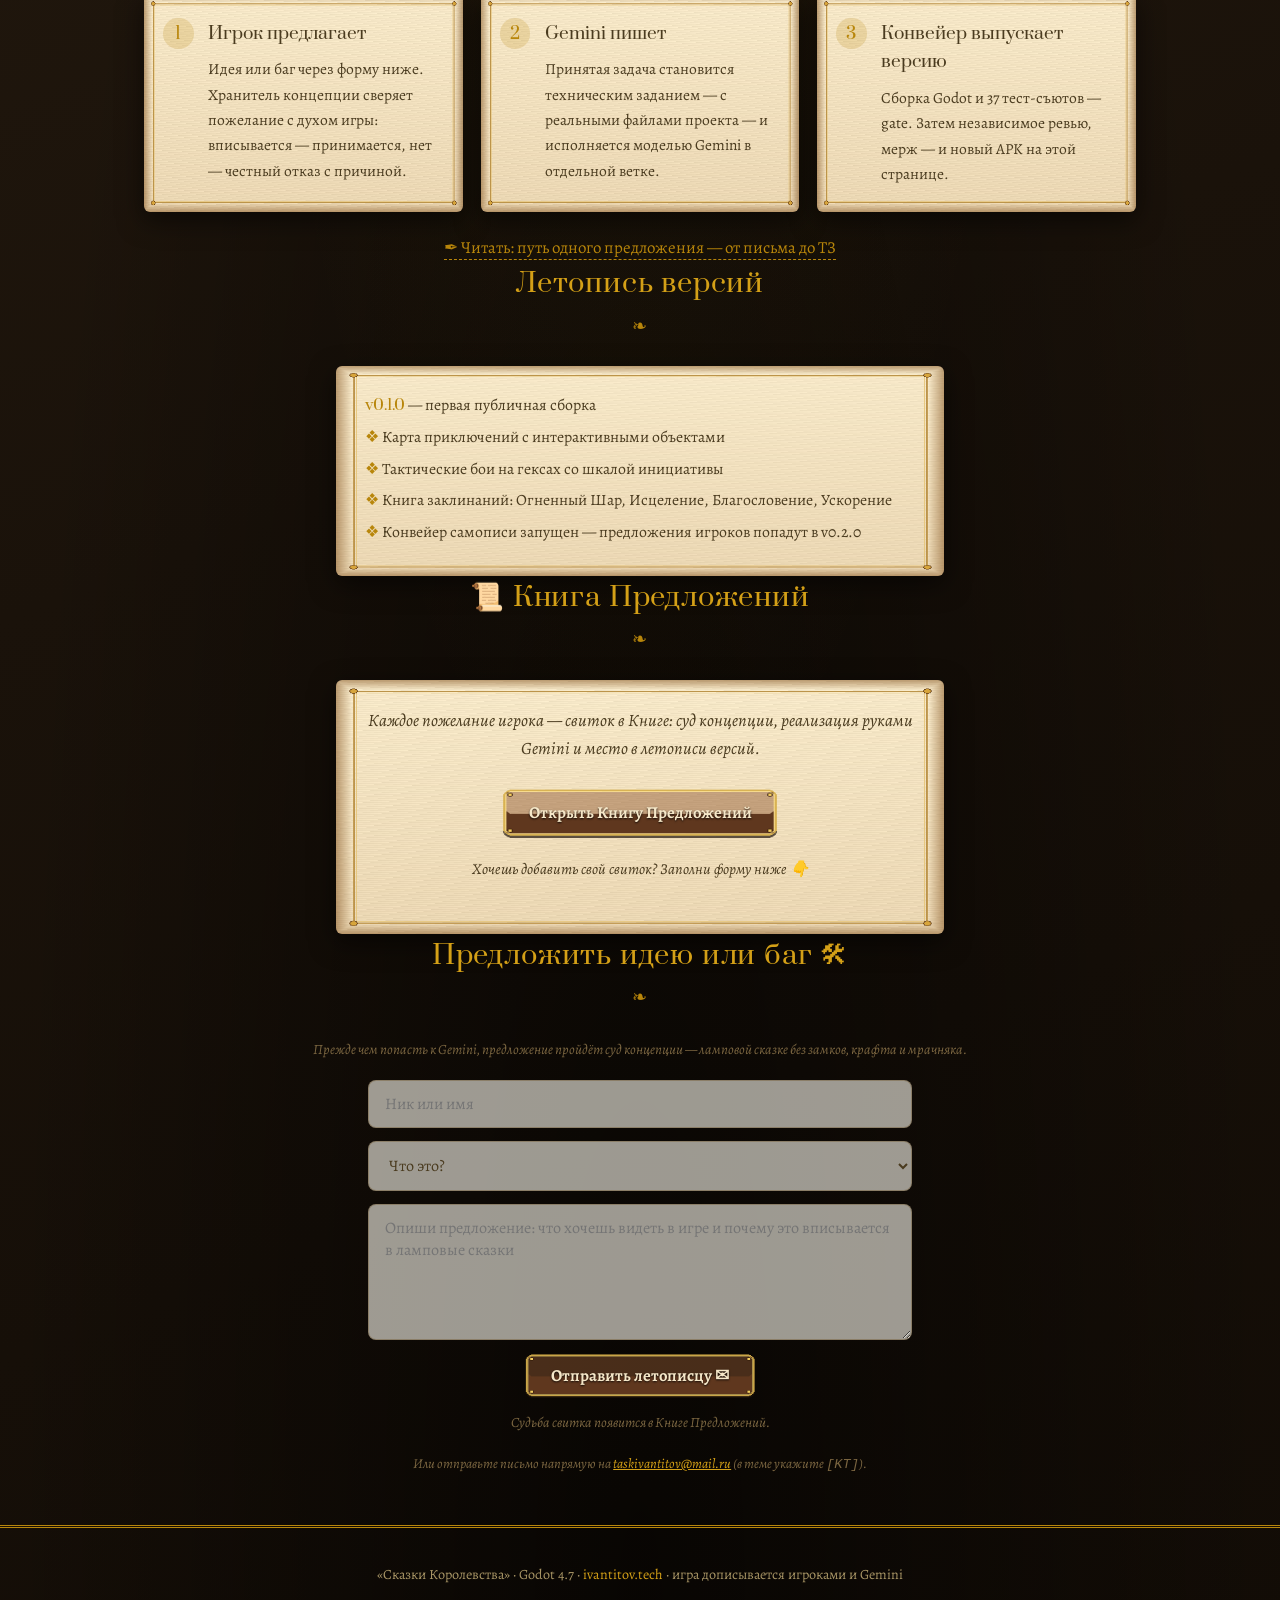
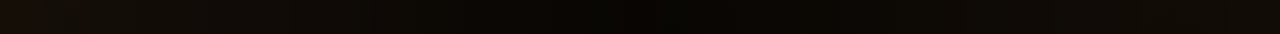
==== commit 3037784d: "feat(bestiary): add centered creature modal, contain image framing and cache busting v=2" ====
--- a/kt/index.html
+++ b/kt/index.html
@@ -108,18 +108,126 @@
       background: var(--gold); color: #1a0f05; font-weight: 700;
       border-color: var(--gold-bright); box-shadow: 0 4px 14px rgba(218, 165, 32, 0.35);
     }
-    .units { display: grid; grid-template-columns: repeat(auto-fit, minmax(150px, 1fr)); gap: 1rem; }
+    .units { display: grid; grid-template-columns: repeat(auto-fill, minmax(160px, 1fr)); gap: 1.15rem; }
     .unit {
       text-align: center; text-decoration: none; color: var(--ink);
       background: var(--parchment) url("assets/parchment_panel.png") center / 100% 100% no-repeat;
-      border-radius: 6px; overflow: hidden; padding-bottom: .5rem;
-      box-shadow: 0 6px 18px rgba(0,0,0,.5); transition: transform .15s, opacity .2s;
-    }
-    .unit:hover { transform: translateY(-3px) rotate(-.4deg); }
-    .unit img { width: 100%; aspect-ratio: 1; object-fit: cover; display: block; background: #000; }
-    .unit span { display: block; padding: .45rem .4rem 0; font-size: .92rem; font-weight: 700; }
-    .unit small { color: var(--ink-soft); font-size: .8rem; font-style: italic; }
-    .unit.hidden { display: none; }
+      border-radius: 8px; overflow: hidden; padding-bottom: .65rem;
+      box-shadow: 0 6px 18px rgba(0,0,0,.5);
+      transition: transform .18s ease, box-shadow .18s ease, border-color .18s ease;
+      cursor: pointer; display: flex; flex-direction: column;
+      border: 1px solid rgba(184, 134, 11, 0.28);
+    }
+    .unit:hover {
+      transform: translateY(-4px);
+      box-shadow: 0 12px 28px rgba(212,160,23,.35), 0 4px 12px rgba(0,0,0,.6);
+      border-color: var(--gold-bright);
+    }
+    .unit-frame {
+      width: 100%; aspect-ratio: 1; display: flex; align-items: center; justify-content: center;
+      padding: 10px; box-sizing: border-box;
+      background: radial-gradient(circle at 50% 50%, rgba(255, 248, 225, 0.75) 0%, rgba(215, 190, 145, 0.45) 100%);
+      border-bottom: 1px solid rgba(184, 134, 11, 0.25); overflow: hidden; position: relative;
+    }
+    .unit-frame img {
+      width: 100%; height: 100%; object-fit: contain; display: block;
+      filter: drop-shadow(0 4px 7px rgba(0,0,0,0.3));
+      transition: transform .22s ease;
+    }
+    .unit:hover .unit-frame img { transform: scale(1.06); }
+    .unit span {
+      display: block; padding: .5rem .45rem 0; font-size: .95rem;
+      font-weight: 700; line-height: 1.25; font-family: 'Prata', serif; color: var(--ink);
+    }
+    .unit small {
+      color: var(--ink-soft); font-size: .8rem; font-style: italic;
+      display: block; padding: .2rem .35rem 0; margin-top: auto;
+    }
+    .unit.hidden { display: none !important; }
+
+    /* --- Модальное окно существа по центру экрана --- */
+    .creature-backdrop {
+      position: fixed; inset: 0; z-index: 80;
+      background: rgba(10, 7, 3, 0.78); backdrop-filter: blur(4px);
+      display: none; align-items: center; justify-content: center;
+      padding: 1.5rem; overflow-y: auto;
+    }
+    .creature-backdrop.open { display: flex; }
+    .creature-modal {
+      position: relative; width: min(680px, 100%);
+      margin: auto; cursor: default;
+      background: var(--parchment) url("assets/parchment_panel.png") center / 100% 100% no-repeat;
+      border-radius: 10px; padding: 2.2rem 2.2rem 1.8rem;
+      box-shadow: 0 30px 90px rgba(0,0,0,.9), 0 0 0 1px rgba(212,160,23,.5);
+      animation: unroll .22s ease-out; color: var(--ink);
+    }
+    .creature-modal-close {
+      position: absolute; top: .9rem; right: 1rem; cursor: pointer;
+      border: 1px solid rgba(122,101,64,.35); background: rgba(255,250,230,.5);
+      color: var(--ink); width: 2.2rem; height: 2.2rem; border-radius: 50%;
+      font-family: 'Prata', serif; font-size: 1.1rem; display: grid; place-items: center;
+      transition: all .15s ease;
+    }
+    .creature-modal-close:hover {
+      background: var(--gold); color: #1a0f05; border-color: var(--gold-bright);
+    }
+    .creature-modal-body {
+      display: grid; grid-template-columns: 230px 1fr; gap: 1.6rem; align-items: start;
+    }
+    @media (max-width: 600px) {
+      .creature-modal { padding: 2.2rem 1.3rem 1.6rem; }
+      .creature-modal-body { grid-template-columns: 1fr; justify-items: center; text-align: center; }
+      .creature-stats { justify-content: center; }
+    }
+    .creature-modal-art {
+      width: 100%; aspect-ratio: 1; max-width: 230px;
+      display: flex; align-items: center; justify-content: center;
+      background: radial-gradient(circle at 50% 50%, rgba(255, 248, 225, 0.85) 0%, rgba(210, 185, 140, 0.5) 100%);
+      border: 2px solid rgba(184, 134, 11, 0.4);
+      border-radius: 10px; padding: 12px; box-sizing: border-box;
+      box-shadow: inset 0 2px 8px rgba(0,0,0,0.15), 0 8px 24px rgba(0,0,0,0.25);
+    }
+    .creature-modal-art img {
+      width: 100%; height: 100%; object-fit: contain;
+      filter: drop-shadow(0 6px 10px rgba(0,0,0,0.35));
+    }
+    .creature-modal-info h3 {
+      font-family: 'Prata', serif; font-size: 1.45rem; line-height: 1.2;
+      color: var(--ink); margin-bottom: .35rem;
+    }
+    .creature-modal-tags {
+      display: flex; flex-wrap: wrap; gap: .4rem; margin-bottom: .9rem;
+    }
+    .creature-tag {
+      font-size: .78rem; font-family: 'Alegreya', serif; font-weight: 700;
+      border: 1px solid rgba(184, 134, 11, 0.5); border-radius: 999px;
+      padding: .1em .75em; color: var(--ink); background: rgba(212,160,23,.15);
+    }
+    .creature-stats {
+      display: grid; grid-template-columns: repeat(3, 1fr); gap: .45rem;
+      margin-bottom: .9rem;
+    }
+    .stat-badge {
+      background: rgba(255,252,240,.6); border: 1px solid rgba(122,101,64,.3);
+      border-radius: 6px; padding: .35rem .45rem; text-align: center;
+    }
+    .stat-label {
+      font-size: .72rem; color: var(--ink-soft); text-transform: uppercase;
+      letter-spacing: .04em; display: block; font-family: 'Prata', serif;
+    }
+    .stat-value {
+      font-size: 1.05rem; font-weight: 700; color: var(--gold);
+      font-family: 'Prata', serif; display: block; line-height: 1.15;
+    }
+    .creature-ability {
+      background: rgba(212,160,23,.12); border-left: 3px solid var(--gold);
+      padding: .6rem .8rem; border-radius: 0 6px 6px 0; margin-bottom: .85rem;
+      font-size: .92rem; line-height: 1.4; text-align: left;
+    }
+    .creature-ability b { color: var(--ink); }
+    .creature-desc {
+      font-size: .95rem; font-style: italic; color: var(--ink-soft); line-height: 1.5; margin: 0; text-align: left;
+    }
 
     .pipeline { display: grid; grid-template-columns: repeat(auto-fit, minmax(250px, 1fr)); gap: 1.1rem; counter-reset: step; }
     .pipeline .parchment { position: relative; padding-left: 4rem; counter-increment: step; }
@@ -194,29 +302,86 @@
     </div>
     <div class="units">
       <!-- 🌲 Роща и Альянс -->
-      <a class="unit" data-biome="grove" href="dashboard.html"><img src="assets/unit_royal_griffin.webp" alt="Королевский Грифон" loading="lazy" width="200" height="200"><span>Королевский Грифон</span><small>гвардия короны · Тир 3</small></a>
-      <a class="unit" data-biome="grove" href="dashboard.html"><img src="assets/unit_griffin.webp" alt="Грифон" loading="lazy" width="200" height="200"><span>Грифон</span><small>гордость казны · Тир 3</small></a>
-      <a class="unit" data-biome="grove" href="dashboard.html"><img src="assets/unit_royal_fairy.webp" alt="Королевская Фея" loading="lazy" width="200" height="200"><span>Королевская Фея</span><small>двойной выстрел · Тир 2</small></a>
-      <a class="unit" data-biome="grove" href="dashboard.html"><img src="assets/unit_fairy_archer.webp" alt="Феи-лучницы" loading="lazy" width="200" height="200"><span>Фея-лучница</span><small>роща фей · Тир 2</small></a>
-      <a class="unit" data-biome="grove" href="dashboard.html"><img src="assets/unit_pegasus.webp" alt="Светлые Пегасы" loading="lazy" width="200" height="200"><span>Светлый Пегас</span><small>крылатый перехват · Тир 3</small></a>
-      <a class="unit" data-biome="grove" href="dashboard.html"><img src="assets/unit_unicorn.webp" alt="Единороги" loading="lazy" width="200" height="200"><span>Единорог</span><small>лунная поляна · Тир 4</small></a>
-      <a class="unit" data-biome="grove" href="dashboard.html"><img src="assets/unit_druid.webp" alt="Лесные Друиды" loading="lazy" width="200" height="200"><span>Лесной Друид</span><small>молнии природы · Тир 3</small></a>
-      <a class="unit" data-biome="grove" href="dashboard.html"><img src="assets/unit_treant.webp" alt="Древни" loading="lazy" width="200" height="200"><span>Древний Древень</span><small>хранитель леса · Тир 4</small></a>
-      <a class="unit" data-biome="grove" href="dashboard.html"><img src="assets/unit_fox_shifter.webp" alt="Лисы-Оборотни" loading="lazy" width="200" height="200"><span>Лиса-Оборотень</span><small>дух чащи · Тир 2</small></a>
-      <a class="unit" data-biome="grove" href="dashboard.html"><img src="assets/unit_wolf.webp" alt="Лесные Волки" loading="lazy" width="200" height="200"><span>Лесной Волк</span><small>стая чащи · Тир 1</small></a>
+      <div class="unit" data-unit="royal_griffin" data-biome="grove" role="button" tabindex="0">
+        <div class="unit-frame"><img src="assets/unit_royal_griffin.webp?v=2" alt="Королевский Грифон" loading="lazy" width="200" height="200"></div>
+        <span>Королевский Грифон</span><small>гвардия короны · Тир 3</small>
+      </div>
+      <div class="unit" data-unit="griffin" data-biome="grove" role="button" tabindex="0">
+        <div class="unit-frame"><img src="assets/unit_griffin.webp?v=2" alt="Грифон" loading="lazy" width="200" height="200"></div>
+        <span>Грифон</span><small>гордость казны · Тир 3</small>
+      </div>
+      <div class="unit" data-unit="royal_fairy" data-biome="grove" role="button" tabindex="0">
+        <div class="unit-frame"><img src="assets/unit_royal_fairy.webp?v=2" alt="Королевская Фея" loading="lazy" width="200" height="200"></div>
+        <span>Королевская Фея</span><small>двойной выстрел · Тир 2</small>
+      </div>
+      <div class="unit" data-unit="fairy_archer" data-biome="grove" role="button" tabindex="0">
+        <div class="unit-frame"><img src="assets/unit_fairy_archer.webp?v=2" alt="Фея-лучница" loading="lazy" width="200" height="200"></div>
+        <span>Фея-лучница</span><small>роща фей · Тир 2</small>
+      </div>
+      <div class="unit" data-unit="pegasus" data-biome="grove" role="button" tabindex="0">
+        <div class="unit-frame"><img src="assets/unit_pegasus.webp?v=2" alt="Светлый Пегас" loading="lazy" width="200" height="200"></div>
+        <span>Светлый Пегас</span><small>крылатый перехват · Тир 3</small>
+      </div>
+      <div class="unit" data-unit="unicorn" data-biome="grove" role="button" tabindex="0">
+        <div class="unit-frame"><img src="assets/unit_unicorn.webp?v=2" alt="Единорог" loading="lazy" width="200" height="200"></div>
+        <span>Единорог</span><small>лунная поляна · Тир 4</small>
+      </div>
+      <div class="unit" data-unit="druid" data-biome="grove" role="button" tabindex="0">
+        <div class="unit-frame"><img src="assets/unit_druid.webp?v=2" alt="Лесной Друид" loading="lazy" width="200" height="200"></div>
+        <span>Лесной Друид</span><small>молнии природы · Тир 3</small>
+      </div>
+      <div class="unit" data-unit="treant" data-biome="grove" role="button" tabindex="0">
+        <div class="unit-frame"><img src="assets/unit_treant.webp?v=2" alt="Древний Древень" loading="lazy" width="200" height="200"></div>
+        <span>Древний Древень</span><small>хранитель леса · Тир 4</small>
+      </div>
+      <div class="unit" data-unit="fox_shifter" data-biome="grove" role="button" tabindex="0">
+        <div class="unit-frame"><img src="assets/unit_fox_shifter.webp?v=2" alt="Лиса-Оборотень" loading="lazy" width="200" height="200"></div>
+        <span>Лиса-Оборотень</span><small>дух чащи · Тир 2</small>
+      </div>
+      <div class="unit" data-unit="wolf" data-biome="grove" role="button" tabindex="0">
+        <div class="unit-frame"><img src="assets/unit_wolf.webp?v=2" alt="Лесной Волк" loading="lazy" width="200" height="200"></div>
+        <span>Лесной Волк</span><small>стая чащи · Тир 1</small>
+      </div>
 
       <!-- 🌋 Огненные Пики -->
-      <a class="unit hidden" data-biome="peaks" href="dashboard.html"><img src="assets/unit_red_dragon.webp" alt="Красный Дракон" loading="lazy" width="200" height="200"><span>Красный Дракон</span><small>огненная буря · Тир 7</small></a>
-      <a class="unit hidden" data-biome="peaks" href="dashboard.html"><img src="assets/unit_magma_golem.webp" alt="Магмовые големы" loading="lazy" width="200" height="200"><span>Магмовый Голем</span><small>исполин магмы · Тир 4</small></a>
-      <a class="unit hidden" data-biome="peaks" href="dashboard.html"><img src="assets/unit_lava_salamander.webp" alt="Лавовые саламандры" loading="lazy" width="200" height="200"><span>Лавовая Саламандра</span><small>огненный шип · Тир 2</small></a>
-      <a class="unit hidden" data-biome="peaks" href="dashboard.html"><img src="assets/unit_stone_guardian.webp" alt="Каменные Стражи" loading="lazy" width="200" height="200"><span>Каменный Страж</span><small>древние обелиски · Тир 4</small></a>
+      <div class="unit hidden" data-unit="red_dragon" data-biome="peaks" role="button" tabindex="0">
+        <div class="unit-frame"><img src="assets/unit_red_dragon.webp?v=2" alt="Красный Дракон" loading="lazy" width="200" height="200"></div>
+        <span>Красный Дракон</span><small>огненная буря · Тир 7</small>
+      </div>
+      <div class="unit hidden" data-unit="magma_golem" data-biome="peaks" role="button" tabindex="0">
+        <div class="unit-frame"><img src="assets/unit_magma_golem.webp?v=2" alt="Магмовый Голем" loading="lazy" width="200" height="200"></div>
+        <span>Магмовый Голем</span><small>исполин магмы · Тир 4</small>
+      </div>
+      <div class="unit hidden" data-unit="lava_salamander" data-biome="peaks" role="button" tabindex="0">
+        <div class="unit-frame"><img src="assets/unit_lava_salamander.webp?v=2" alt="Лавовая Саламандра" loading="lazy" width="200" height="200"></div>
+        <span>Лавовая Саламандра</span><small>огненный шип · Тир 2</small>
+      </div>
+      <div class="unit hidden" data-unit="stone_guardian" data-biome="peaks" role="button" tabindex="0">
+        <div class="unit-frame"><img src="assets/unit_stone_guardian.webp?v=2" alt="Каменный Страж" loading="lazy" width="200" height="200"></div>
+        <span>Каменный Страж</span><small>древние обелиски · Тир 4</small>
+      </div>
 
       <!-- 💀 Топи и Тени -->
-      <a class="unit hidden" data-biome="swamp" href="dashboard.html"><img src="assets/unit_lich.webp" alt="Лич Некромант" loading="lazy" width="200" height="200"><span>Лич Некромант</span><small>подъём мертвецов · Тир 5</small></a>
-      <a class="unit hidden" data-biome="swamp" href="dashboard.html"><img src="assets/medallion_swamp_zombie.webp" alt="Болотные Зомби" loading="lazy" width="200" height="200"><span>Болотный Зомби</span><small>тлетворный яд · Тир 2</small></a>
-      <a class="unit hidden" data-biome="swamp" href="dashboard.html"><img src="assets/unit_skeleton_archer.webp" alt="Скелеты-лучники" loading="lazy" width="200" height="200"><span>Скелет-лучник</span><small>курганы нежити · Тир 1</small></a>
-      <a class="unit hidden" data-biome="swamp" href="dashboard.html"><img src="assets/unit_goblin.webp" alt="Гоблины" loading="lazy" width="200" height="200"><span>Гоблин-копейщик</span><small>лесные засады · Тир 1</small></a>
-      <a class="unit hidden" data-biome="swamp" href="dashboard.html"><img src="assets/medallion_bandit_chief.webp" alt="Атаман Разбойников" loading="lazy" width="200" height="200"><span>Атаман Разбойников</span><small>вожак ватаги · Босс</small></a>
+      <div class="unit hidden" data-unit="lich" data-biome="swamp" role="button" tabindex="0">
+        <div class="unit-frame"><img src="assets/unit_lich.webp?v=2" alt="Лич Некромант" loading="lazy" width="200" height="200"></div>
+        <span>Лич Некромант</span><small>подъём мертвецов · Тир 5</small>
+      </div>
+      <div class="unit hidden" data-unit="swamp_zombie" data-biome="swamp" role="button" tabindex="0">
+        <div class="unit-frame"><img src="assets/medallion_swamp_zombie.webp?v=2" alt="Болотный Зомби" loading="lazy" width="200" height="200"></div>
+        <span>Болотный Зомби</span><small>тлетворный яд · Тир 2</small>
+      </div>
+      <div class="unit hidden" data-unit="skeleton_archer" data-biome="swamp" role="button" tabindex="0">
+        <div class="unit-frame"><img src="assets/unit_skeleton_archer.webp?v=2" alt="Скелет-лучник" loading="lazy" width="200" height="200"></div>
+        <span>Скелет-лучник</span><small>курганы нежити · Тир 1</small>
+      </div>
+      <div class="unit hidden" data-unit="goblin" data-biome="swamp" role="button" tabindex="0">
+        <div class="unit-frame"><img src="assets/unit_goblin.webp?v=2" alt="Гоблин-копейщик" loading="lazy" width="200" height="200"></div>
+        <span>Гоблин-копейщик</span><small>лесные засады · Тир 1</small>
+      </div>
+      <div class="unit hidden" data-unit="bandit_chief" data-biome="swamp" role="button" tabindex="0">
+        <div class="unit-frame"><img src="assets/medallion_bandit_chief.webp?v=2" alt="Атаман Разбойников" loading="lazy" width="200" height="200"></div>
+        <span>Атаман Разбойников</span><small>вожак ватаги · Босс</small>
+      </div>
     </div>
   </section>
 
@@ -379,6 +544,262 @@
         });
       });
     });
+
+    // Creature Modal Data & Handlers
+    const CREATURES = {
+      royal_griffin: {
+        name: "Королевские Грифоны",
+        biome: "🌲 Роща и Альянс",
+        tier: "Тир 3 · Летающий боец",
+        img: "assets/unit_royal_griffin.webp?v=2",
+        hp: 46, dmg: "10–15", atk: 11, def: 12, spd: 7, init: 16,
+        ability: "Безответный отпор: отвечает на все атаки врага без ограничений!",
+        desc: "Элитные белые грифоны королевской гвардии. Повышенная скорость и сокрушительный ответный удар!"
+      },
+      griffin: {
+        name: "Грифоны",
+        biome: "🌲 Роща и Альянс",
+        tier: "Тир 3 · Летающий боец",
+        img: "assets/unit_griffin.webp?v=2",
+        hp: 38, dmg: "7–11", atk: 8, def: 9, spd: 6, init: 14,
+        ability: "Бесконечный отпор: отвечает на любые атаки в раунде без ограничений.",
+        desc: "Могучий зверь с телом льва и крыльями орла. Гордость казны и опора королевских армий."
+      },
+      royal_fairy: {
+        name: "Королевские Феи",
+        biome: "🌲 Роща и Альянс",
+        tier: "Тир 2 · Летающий стрелок",
+        img: "assets/unit_royal_fairy.webp?v=2",
+        hp: 22, dmg: "7–11", atk: 9, def: 6, spd: 5, init: 14,
+        ability: "Двойной залп: выпускает две зачарованные стрелы за один выстрел.",
+        desc: "Благословленные королевой лучницы рощи фей. Стреляют дважды за один выстрел!"
+      },
+      fairy_archer: {
+        name: "Феи-лучницы",
+        biome: "🌲 Роща и Альянс",
+        tier: "Тир 2 · Летающий стрелок",
+        img: "assets/unit_fairy_archer.webp?v=2",
+        hp: 16, dmg: "5–8", atk: 6, def: 4, spd: 4, init: 12,
+        ability: "Меткий выстрел: зачарованные стрелы рощи фей.",
+        desc: "Изящные защитницы древних дубрав. Метко поражают врагов издалека без страха."
+      },
+      pegasus: {
+        name: "Светлые Пегасы",
+        biome: "🌲 Роща и Альянс",
+        tier: "Тир 3 · Летающий боец",
+        img: "assets/unit_pegasus.webp?v=2",
+        hp: 40, dmg: "8–13", atk: 9, def: 8, spd: 8, init: 15,
+        ability: "Атака без ответа: враги не могут контратаковать стремительный налёт пегаса.",
+        desc: "Крылатые конники рощи фей. Стремительны и первыми перехватывают вражеских стрелков!"
+      },
+      unicorn: {
+        name: "Жемчужные Единороги",
+        biome: "🌲 Роща и Альянс",
+        tier: "Тир 4 · Ударный боец",
+        img: "assets/unit_unicorn.webp?v=2",
+        hp: 75, dmg: "14–20", atk: 13, def: 13, spd: 7, init: 14,
+        ability: "Ослепляющее сияние: 20% шанс ослепить врага (пропуск хода до получения урона).",
+        desc: "Светлые хранители лунных полян. Сияние рога ослепляет врага: он пропускает ход, пока его не ранят."
+      },
+      druid: {
+        name: "Лесные Друиды",
+        biome: "🌲 Роща и Альянс",
+        tier: "Тир 3 · Стрелок природы",
+        img: "assets/unit_druid.webp?v=2",
+        hp: 36, dmg: "10–16", atk: 9, def: 9, spd: 5, init: 13,
+        ability: "Молнии природы: бьёт без штрафа на расстояние по всему полю боя.",
+        desc: "Мудрецы священных дубрав. Разит молниями природы на дальнем расстоянии."
+      },
+      treant: {
+        name: "Древние Древни",
+        biome: "🌲 Роща и Альянс",
+        tier: "Тир 4 · Защитник чащи",
+        img: "assets/unit_treant.webp?v=2",
+        hp: 85, dmg: "14–20", atk: 12, def: 15, spd: 3, init: 8,
+        ability: "Регенерация дуба: восстанавливает +20 HP каждый раунд и опутывает врагов корнями.",
+        desc: "Вековой защитник чащи. Регенерирует 20 HP в раунд и может опутать врага корнями!"
+      },
+      fox_shifter: {
+        name: "Лисы-Оборотни",
+        biome: "🌲 Роща и Альянс",
+        tier: "Тир 2 · Проворный боец",
+        img: "assets/unit_fox_shifter.webp?v=2",
+        hp: 24, dmg: "5–9", atk: 6, def: 5, spd: 7, init: 13,
+        ability: "Дух чащи: высокая скорость хода и способность обходить стрелков с тыла.",
+        desc: "Волшебные многохвостые лисицы с серебряными рунами на шерсти. Неуловимы в подлеске."
+      },
+      wolf: {
+        name: "Лесные Волки",
+        biome: "🌲 Роща и Альянс",
+        tier: "Тир 1 · Быстрый хищник",
+        img: "assets/unit_wolf.webp?v=2",
+        hp: 22, dmg: "4–7", atk: 5, def: 5, spd: 5, init: 11,
+        ability: "Охота стаей: стремительный рывок к уязвимым целям.",
+        desc: "Быстрый и свирепый хищник, способный молниеносно настигать стрелков."
+      },
+      red_dragon: {
+        name: "Красный Дракон",
+        biome: "🌋 Огненные Пики",
+        tier: "Тир 7 · Легендарный владыка",
+        img: "assets/unit_red_dragon.webp?v=2",
+        hp: 240, dmg: "38–55", atk: 18, def: 22, spd: 8, init: 18,
+        ability: "Огненная струя: линейное дыхание пробивает на 2 гекса сквозь строй врагов.",
+        desc: "Легендарный владыка огнедышащих пиков. Раз в 3 раунда выжигает конус перед собой — отмеченные клетки видны заранее."
+      },
+      magma_golem: {
+        name: "Магмовые Големы",
+        biome: "🌋 Огненные Пики",
+        tier: "Тир 4 · Исполин лавы",
+        img: "assets/unit_magma_golem.webp?v=2",
+        hp: 95, dmg: "15–21", atk: 13, def: 16, spd: 3, init: 7,
+        ability: "Застывающая лава: трещины на теле затягиваются сами, исцеляя +20 HP в раунд.",
+        desc: "Медлительные великаны из остывающей лавы и базальта. Сокрушительная тяжесть ударов и каменная броня."
+      },
+      lava_salamander: {
+        name: "Лавовые Саламандры",
+        biome: "🌋 Огненные Пики",
+        tier: "Тир 2 · Огненный зверь",
+        img: "assets/unit_lava_salamander.webp?v=2",
+        hp: 26, dmg: "6–9", atk: 8, def: 6, spd: 6, init: 12,
+        ability: "Огненная шкура: 20% полученного в ближнем бою урона возвращается атакующему.",
+        desc: "Юркие ящерки из огненных трещин Пика. Раскалённая шкура обжигает тех, кто бьёт вблизи."
+      },
+      stone_guardian: {
+        name: "Каменные Стражи",
+        biome: "🌋 Огненные Пики",
+        tier: "Тир 4 · Монолитный страж",
+        img: "assets/unit_stone_guardian.webp?v=2",
+        hp: 90, dmg: "12–18", atk: 11, def: 18, spd: 3, init: 6,
+        ability: "Отражающий щит: отражает 30% урона от ответных и любых ближних ударов обратно!",
+        desc: "Ожившие изваяния древних обелисков. Исполинский гранитный щит с рунами не пробить обычным оружием."
+      },
+      lich: {
+        name: "Лич Некромант",
+        biome: "💀 Топи и Тени",
+        tier: "Тир 5 · Владыка нежити",
+        img: "assets/unit_lich.webp?v=2",
+        hp: 65, dmg: "16–24", atk: 12, def: 14, spd: 5, init: 14,
+        ability: "Подъём мертвецов: раз в 2 раунда поднимает из трясины скелета-лучника за каждого лича.",
+        desc: "Повелитель тлетворных топей. Колдует тёмное пламя по густым строям врага и воскрешает нежить."
+      },
+      swamp_zombie: {
+        name: "Болотные Зомби",
+        biome: "💀 Топи и Тени",
+        tier: "Тир 2 · Трупная пехота",
+        img: "assets/medallion_swamp_zombie.webp?v=2",
+        hp: 34, dmg: "5–8", atk: 6, def: 8, spd: 3, init: 7,
+        ability: "Тлетворный яд: заражает цель трупным ядом, снижая атаку врага на 25%.",
+        desc: "Тяжело ступающие мертвецы болот. Удары разносят заразу, ослабляя даже сильных воинов."
+      },
+      skeleton_archer: {
+        name: "Скелеты-лучники",
+        biome: "💀 Топи и Тени",
+        tier: "Тир 1 · Неживой стрелок",
+        img: "assets/unit_skeleton_archer.webp?v=2",
+        hp: 16, dmg: "4–6", atk: 5, def: 4, spd: 4, init: 10,
+        ability: "Стрелковая защита: получают на 25% меньше урона от стрелкового оружия.",
+        desc: "Восставшие стрелки из древних курганов. Кости не ведают боли, стрелы пролетают сквозь них."
+      },
+      goblin: {
+        name: "Гоблины-копейщики",
+        biome: "💀 Топи и Тени",
+        tier: "Тир 1 · Лесной разбойник",
+        img: "assets/unit_goblin.webp?v=2",
+        hp: 14, dmg: "3–5", atk: 3, def: 3, spd: 4, init: 9,
+        ability: "Лесная засада: быстрое перемещение и внезапные уколы копьями.",
+        desc: "Шумный разбойник с копьем и щитом из досок. Опасны числом и коварными ударами."
+      },
+      bandit_chief: {
+        name: "Атаман Разбойников",
+        biome: "💀 Топи и Тени",
+        tier: "Босс главы · Вожак ватаги",
+        img: "assets/medallion_bandit_chief.webp?v=2",
+        hp: 150, dmg: "15–22", atk: 10, def: 12, spd: 5, init: 12,
+        ability: "Знамя вожака: аура вдохновения даёт +2 к атаке всем союзным отрядам на поле боя.",
+        desc: "Главарь лесной вольницы. Пока над ним реет знамя, его люди бьются яростнее. Сразите Атамана — и шайка дрогнет."
+      }
+    };
+
+    const creatureBackdrop = document.getElementById('creatureModalBackdrop');
+    const creatureCloseBtn = document.getElementById('creatureModalClose');
+
+    function openCreatureModal(key) {
+      const c = CREATURES[key];
+      if (!c) return;
+      document.getElementById('modalCreatureImg').src = c.img;
+      document.getElementById('modalCreatureImg').alt = c.name;
+      document.getElementById('modalCreatureName').textContent = c.name;
+      document.getElementById('modalCreatureBiome').textContent = c.biome;
+      document.getElementById('modalCreatureTier').textContent = c.tier;
+      document.getElementById('modalStatHp').textContent = c.hp;
+      document.getElementById('modalStatDmg').textContent = c.dmg;
+      document.getElementById('modalStatAtk').textContent = c.atk;
+      document.getElementById('modalStatDef').textContent = c.def;
+      document.getElementById('modalStatSpd').textContent = c.spd;
+      document.getElementById('modalStatInit').textContent = c.init;
+      document.getElementById('modalCreatureAbility').innerHTML = `<b>Способность:</b> ${c.ability}`;
+      document.getElementById('modalCreatureDesc').textContent = c.desc;
+      creatureBackdrop.classList.add('open');
+      document.body.style.overflow = 'hidden';
+    }
+
+    function closeCreatureModal() {
+      creatureBackdrop.classList.remove('open');
+      document.body.style.overflow = '';
+    }
+
+    document.querySelectorAll('.unit').forEach(card => {
+      card.addEventListener('click', () => {
+        const u = card.dataset.unit;
+        if (u) openCreatureModal(u);
+      });
+      card.addEventListener('keydown', e => {
+        if (e.key === 'Enter' || e.key === ' ') {
+          e.preventDefault();
+          const u = card.dataset.unit;
+          if (u) openCreatureModal(u);
+        }
+      });
+    });
+
+    creatureCloseBtn.addEventListener('click', closeCreatureModal);
+    creatureBackdrop.addEventListener('click', e => {
+      if (e.target === creatureBackdrop) closeCreatureModal();
+    });
+    document.addEventListener('keydown', e => {
+      if (e.key === 'Escape' && creatureBackdrop.classList.contains('open')) {
+        closeCreatureModal();
+      }
+    });
   </script>
+
+  <!-- Модальное окно существа по центру экрана -->
+  <div class="creature-backdrop" id="creatureModalBackdrop" role="dialog" aria-modal="true">
+    <div class="creature-modal" id="creatureModal">
+      <button class="creature-modal-close" id="creatureModalClose" type="button" aria-label="Закрыть">✕</button>
+      <div class="creature-modal-body">
+        <div class="creature-modal-art">
+          <img id="modalCreatureImg" src="" alt="">
+        </div>
+        <div class="creature-modal-info">
+          <h3 id="modalCreatureName">Имя существа</h3>
+          <div class="creature-modal-tags">
+            <span class="creature-tag" id="modalCreatureBiome">Биом</span>
+            <span class="creature-tag" id="modalCreatureTier">Тир</span>
+          </div>
+          <div class="creature-stats">
+            <div class="stat-badge"><span class="stat-label">Здоровье</span><span class="stat-value" id="modalStatHp">--</span></div>
+            <div class="stat-badge"><span class="stat-label">Урон</span><span class="stat-value" id="modalStatDmg">--</span></div>
+            <div class="stat-badge"><span class="stat-label">Атака</span><span class="stat-value" id="modalStatAtk">--</span></div>
+            <div class="stat-badge"><span class="stat-label">Защита</span><span class="stat-value" id="modalStatDef">--</span></div>
+            <div class="stat-badge"><span class="stat-label">Скорость</span><span class="stat-value" id="modalStatSpd">--</span></div>
+            <div class="stat-badge"><span class="stat-label">Инициатива</span><span class="stat-value" id="modalStatInit">--</span></div>
+          </div>
+          <div class="creature-ability" id="modalCreatureAbility"></div>
+          <p class="creature-desc" id="modalCreatureDesc"></p>
+        </div>
+      </div>
+    </div>
+  </div>
 </body>
 </html>
